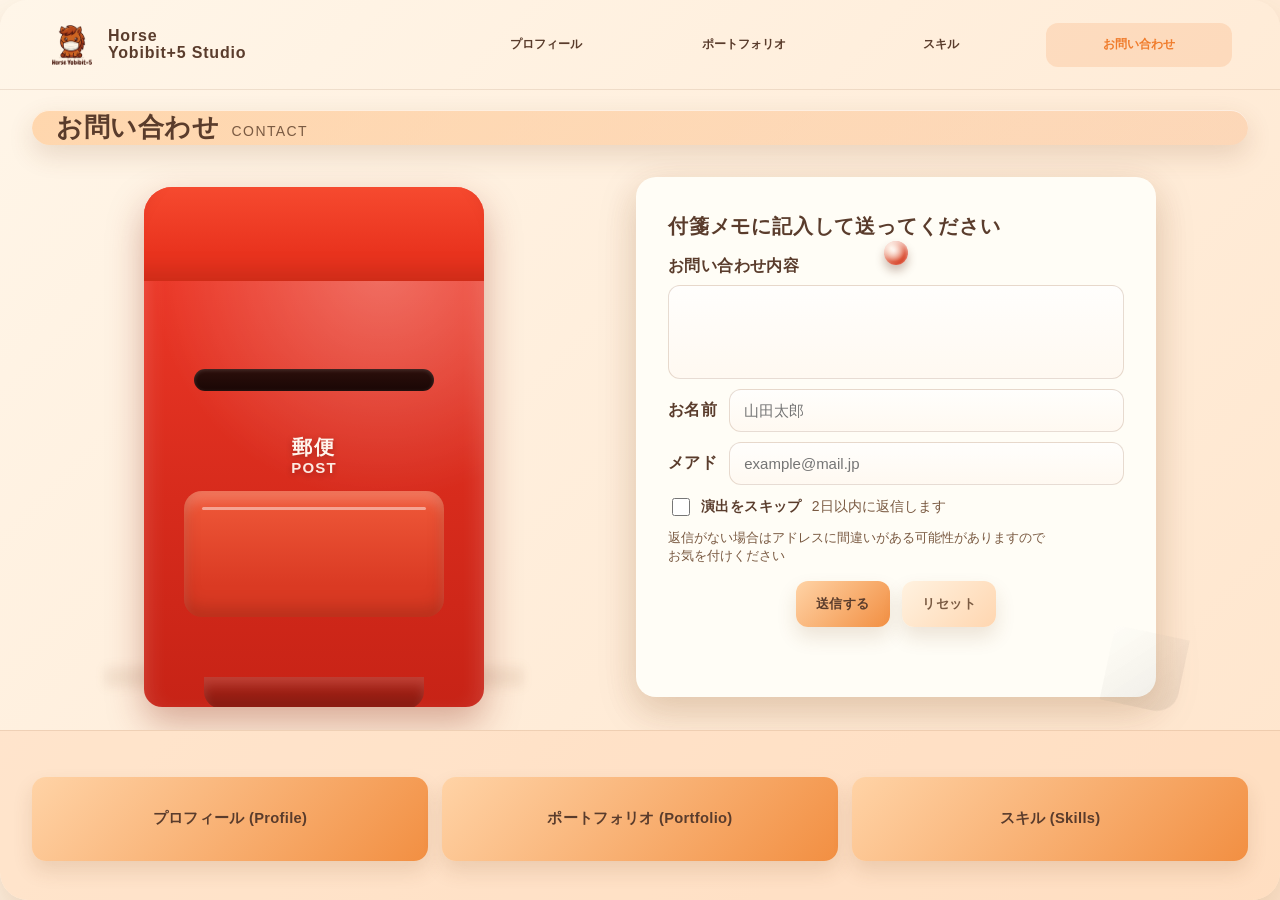
==== yh_portfolio/contact.html @ 43440e15 "フッター部分調整" ====
<!DOCTYPE html>
<html lang="ja">
<head>
  <meta charset="UTF-8" />
  <meta name="viewport" content="width=device-width, initial-scale=1.0" />
    <title>YH Portfolio Contact</title>
  <link rel="stylesheet" href="css/contact.css" />
  <link rel="stylesheet" href="css/common.css" />
</head>
<body>
  <div class="stage" aria-label="お問い合わせページ">
    <header>
      <div class="brand">
        <div class="brand-mark" aria-hidden="true">
          <img src="image/HYlogo.png" alt="" />
        </div>
        <div class="brand-text"><span>Horse</span><span>Yobibit+5 Studio</span></div>
      </div>
      <nav aria-label="ページ遷移">
        <a href="profile.html">プロフィール</a>
        <a href="portfolio.html">ポートフォリオ</a>
        <a href="skills.html">スキル</a>
        <a href="contact.html" aria-current="page">お問い合わせ</a>
      </nav>
    </header>

    <main class="main" role="main">
      <div class="title-band" aria-label="タイトル帯">
        <div class="title-main">
          <h1>お問い合わせ</h1>
          <span>CONTACT</span>
        </div>
      </div>

      <div class="scene">
        <div class="post-area" aria-hidden="true">
          <div class="post-shadow"></div>
          <div class="post">
            <div class="post-slot"></div>
            <div class="post-door"></div>
            <div class="post-logo">郵便<span>POST</span></div>
            <div class="post-leg"></div>
          </div>
        </div>

        <div class="sticky-area">
          <div class="sticky-wrapper" id="stickyWrapper">
            <div class="pin"></div>
            <form class="sticky-note" id="contactForm" aria-label="お問い合わせフォーム">
              <h2>付箋メモに記入して送ってください</h2>
              <label for="message">
                お問い合わせ内容
                <textarea id="message" name="message" rows="3" aria-describedby="messageHelp" required></textarea>
              </label>
              <label for="name" class="label-inline">
                <span>お名前</span>
                <input id="name" name="name" type="text" placeholder="山田太郎" required />
              </label>
              <label for="email" class="label-inline">
                <span>メアド</span>
                <input id="email" name="email" type="email" placeholder="example@mail.jp" required />
              </label>
              <div class="helper-row">
                <label for="skipAnimation" style="flex:0 0 auto; gap:8px; align-items:center; font-weight:600; margin:0; flex-direction:row;">
                  <input id="skipAnimation" name="skipAnimation" type="checkbox" />
                  演出をスキップ
                </label>
                <span>2日以内に返信します</span>
              </div>
              <div class="note" id="messageHelp">返信がない場合はアドレスに間違いがある可能性がありますので<br>お気を付けください</div>
              <div class="actions">
                <button type="submit" class="submit-btn">送信する</button>
                <button type="button" class="reset-btn" id="resetButton" aria-live="polite">リセット</button>
              </div>
            </form>
          </div>

          <div class="success-card" id="resultCard" role="status" aria-live="polite">
            <h3>送信しました（デモ）</h3>
            <p>お問い合わせありがとうございます。デモのため実送信は行われませんが、内容は受信した想定で処理しました。</p>
            <p>もう一度入力される場合はリセットしてください。</p>
          </div>
        </div>
      </div>
    </main>

        <footer class="bottom-bar" aria-label="ボトムバー">
      <div class="bottom-buttons">
        <a class="footer-card" href="profile.html" aria-hidden="false" tabindex="0">プロフィール (Profile)</a>
        <a class="footer-card" href="portfolio.html" aria-hidden="false" tabindex="0">ポートフォリオ (Portfolio)</a>
        <a class="footer-card" href="skills.html" aria-hidden="false" tabindex="0">スキル (Skills)</a>
        <a class="footer-card is-current" href="contact.html" aria-hidden="true" tabindex="-1">お問い合わせ (Contact)</a>
      </div>
    </footer>
  </div>

  <script>
    const form = document.getElementById('contactForm');
    const stickyWrapper = document.getElementById('stickyWrapper');
    const skipAnimation = document.getElementById('skipAnimation');
    const resultCard = document.getElementById('resultCard');
    const resetButton = document.getElementById('resetButton');
    const stickyNote = form;

    const prefersReducedMotion = window.matchMedia('(prefers-reduced-motion: reduce)').matches;

    const setDisabled = (disabled) => {
      form.querySelectorAll('input, textarea, button').forEach((el) => {
        if (el.id === 'resetButton') return;
        el.disabled = disabled;
      });
    };

    const showResult = () => {
      stickyWrapper.classList.add('is-hidden');
      resultCard.classList.add('is-visible');
    };

    const resetForm = () => {
      form.reset();
      stickyWrapper.classList.remove('is-animating', 'is-hidden');
      stickyNote.style.opacity = '';
      resultCard.classList.remove('is-visible');
      setDisabled(false);
      stickyNote.focus({ preventScroll: true });
    };

    const playAnimation = () => {
      stickyWrapper.classList.add('is-animating');
      stickyNote.addEventListener('animationend', () => {
        showResult();
      }, { once: true });
    };

    form.addEventListener('submit', (event) => {
      event.preventDefault();
      setDisabled(true);
      const shouldSkip = skipAnimation.checked || prefersReducedMotion;

      if (shouldSkip) {
        showResult();
        return;
      }

      playAnimation();
    });

    resetButton.addEventListener('click', resetForm);
  </script>
</body>
</html>
---- yh_portfolio/css/contact.css ----
.stage {
  isolation: isolate;
}

.main {
      position: relative;
      height: 100%;
      min-height: 0;
      padding: 20px 32px 18px;
      display: flex;
      flex-direction: column;
      gap: 14px;
      overflow: hidden;
    }

    .title-band {
      height: 60px;
      border-radius: 18px;
      background: linear-gradient(135deg, rgba(255, 207, 159, 0.8), rgba(240, 124, 44, 0.18));
      box-shadow: inset 0 1px 0 rgba(255, 255, 255, 0.6), 0 10px 26px rgba(120, 70, 30, 0.16);
      display: flex;
      align-items: center;
      justify-content: space-between;
      padding: 0 20px 0 24px;
      gap: 16px;
    }

    .title-main {
      display: flex;
      align-items: baseline;
      gap: 12px;
      letter-spacing: 0.6px;
    }

    .title-main h1 {
      margin: 0;
      font-size: 26px;
    }

    .title-main span {
      font-size: 14px;
      color: var(--muted-text);
      letter-spacing: 1.4px;
      text-transform: uppercase;
    }

    .title-note {
      color: var(--muted-text);
      font-weight: 600;
      font-size: 14px;
    }

    .scene {
      flex: 1;
      display: grid;
      grid-template-columns: 540px 1fr;
      gap: 26px;
      padding: 8px 6px 10px 12px;
      align-items: center;
      position: relative;
    }

    .post-area {
      display: flex;
      align-items: flex-end;
      justify-content: center;
      height: 100%;
      position: relative;
    }

    .post-shadow {
      position: absolute;
      bottom: 16px;
      left: 50%;
      width: 78%;
      height: 28px;
      background: radial-gradient(ellipse at center, rgba(120, 70, 30, 0.25), rgba(120, 70, 30, 0));
      transform: translateX(-50%);
      filter: blur(4px);
      z-index: 0;
    }

    .post {
      position: relative;
      width: 340px;
      height: 520px;
      border-radius: 28px 28px 18px 18px;
      background: linear-gradient(180deg, #f33c2b 0%, #d72b1c 60%, #c72316 100%);
      box-shadow:
        0 16px 36px rgba(140, 40, 20, 0.35),
        inset 0 12px 24px rgba(255, 255, 255, 0.18);
      display: flex;
      align-items: center;
      justify-content: center;
      overflow: hidden;
      z-index: 1;
    }

    .post::before {
      content: "";
      position: absolute;
      inset: 0;
      background: radial-gradient(circle at 70% 16%, rgba(255, 255, 255, 0.28), transparent 46%);
      mix-blend-mode: screen;
      pointer-events: none;
    }

    .post::after {
      content: "";
      position: absolute;
      top: -46px;
      left: 50%;
      width: 380px;
      height: 140px;
      transform: translateX(-50%);
      border-radius: 999px 999px 40px 40px;
      background: linear-gradient(180deg, #ff5a3b 0%, #e9331e 80%);
      box-shadow: inset 0 -12px 18px rgba(120, 20, 8, 0.24);
    }

    .post-slot {
      position: absolute;
      top: 182px;
      left: 50%;
      transform: translateX(-50%);
      width: 240px;
      height: 22px;
      background: linear-gradient(180deg, #2c0f0b 0%, #1a0705 100%);
      border-radius: 12px;
      box-shadow: inset 0 1px 4px rgba(255, 255, 255, 0.16);
    }

    .post-door {
      position: absolute;
      bottom: 90px;
      left: 50%;
      transform: translateX(-50%);
      width: 260px;
      height: 126px;
      background: linear-gradient(180deg, #f05a3a 0%, #da3a23 75%);
      border-radius: 18px;
      box-shadow:
        inset 0 -10px 16px rgba(90, 18, 8, 0.25),
        inset 0 10px 12px rgba(255, 255, 255, 0.18);
    }

    .post-door::before {
      content: "";
      position: absolute;
      top: 16px;
      left: 18px;
      right: 18px;
      height: 3px;
      background: rgba(255, 255, 255, 0.46);
      border-radius: 999px;
    }

    .post-logo {
      position: absolute;
      top: 248px;
      left: 50%;
      transform: translateX(-50%);
      text-align: center;
      color: #fff4ec;
      font-weight: 800;
      letter-spacing: 1.8px;
      text-shadow: 0 2px 6px rgba(70, 10, 0, 0.35);
      line-height: 1.2;
      font-size: 20px;
    }

    .post-logo span {
      display: block;
      font-size: 15px;
      letter-spacing: 1.2px;
      opacity: 0.95;
    }

    .post-leg {
      position: absolute;
      bottom: -2px;
      left: 50%;
      width: 220px;
      height: 32px;
      transform: translateX(-50%);
      background: linear-gradient(180deg, #b52215 0%, #8c1c12 80%);
      border-radius: 0 0 18px 18px;
      box-shadow: inset 0 8px 12px rgba(255, 255, 255, 0.14);
      z-index: 0;
    }

    .sticky-area {
      position: relative;
      height: 100%;
      display: flex;
      align-items: center;
      justify-content: flex-start;
      padding: 10px 18px 10px 6px;
      overflow: visible;
    }

    .sticky-wrapper {
      position: relative;
      width: 560px;
      height: 520px;
      display: flex;
      align-items: center;
      justify-content: center;
      perspective: 1200px;
      transform-origin: top left;
      transition: transform 0.4s ease, filter 0.4s ease;
    }

    .pin {
      position: absolute;
      top: 64px;
      left: 50%;
      transform: translateX(-50%);
      width: 24px;
      height: 24px;
      border-radius: 50%;
      background: radial-gradient(circle at 30% 30%, #ffe7d1, #d74227 70%);
      box-shadow:
        0 6px 10px rgba(90, 40, 20, 0.3),
        inset 0 2px 5px rgba(255, 255, 255, 0.7);
      z-index: 4;
    }

    .pin::after {
      content: "";
      position: absolute;
      inset: 0;
      border-radius: 50%;
      background: radial-gradient(circle at 40% 38%, rgba(255, 255, 255, 0.8), transparent 55%);
      pointer-events: none;
    }

    .sticky-note {
      position: relative;
      width: 520px;
      min-height: 420px;
      height: 520px;
      background: #fffdf6;
      border-radius: 20px;
      box-shadow: var(--shadow);
      padding: 36px 32px 26px;
      display: flex;
      flex-direction: column;
      column-gap: 14px;
      row-gap: 10px;
      filter: drop-shadow(0 10px 18px rgba(120, 70, 30, 0.12));
      transition: transform 0.3s ease, box-shadow 0.3s ease, opacity 0.25s ease;
      z-index: 2;
    }

    .sticky-note::after {
      content: "";
      position: absolute;
      bottom: 0;
      right: 0;
      width: 76px;
      height: 76px;
      background: linear-gradient(135deg, rgba(255, 255, 255, 0.05), rgba(0, 0, 0, 0.08));
      transform: translate(18px, 18px) rotate(12deg);
      transform-origin: bottom right;
      border-bottom-right-radius: 22px;
      filter: blur(0.4px);
      opacity: 0.9;
      z-index: -1;
      transition: transform 0.5s ease, opacity 0.5s ease;
    }

    .sticky-note h2 {
      margin: 0 0 6px;
      font-size: 20px;
      letter-spacing: 0.8px;
    }

    label {
      display: flex;
      flex-direction: column;
      gap: 8px;
      font-weight: 700;
      color: var(--text-main);
      letter-spacing: 0.4px;
    }

    .label-inline {
      flex-direction: row;
      align-items: center;
      gap: 12px;
    }

    .label-inline > span {
      flex: 0 0 auto;
      white-space: nowrap;
    }

    .label-inline > input {
      flex: 1 1 auto;
      min-width: 0;
    }

    textarea,
    input[type="text"],
    input[type="email"] {
      width: 100%;
      border: 1px solid rgba(120, 70, 30, 0.18);
      border-radius: 12px;
      padding: 12px 14px;
      font-size: 15px;
      font-family: inherit;
      color: var(--text-main);
      background: linear-gradient(180deg, #fffefc, #fff9f1);
      box-shadow: inset 0 1px 3px rgba(255, 255, 255, 0.6);
      transition: border 0.2s ease, box-shadow 0.2s ease;
    }

    textarea {
      min-height: 140px;
      max-height: 160px;
      resize: none;
      overflow-y: auto;
      line-height: 1.5;
    }

    .sticky-note textarea#message {
      min-height: 94px;
      height: 94px;
      max-height: 94px;
    }

    textarea:focus-visible,
    input:focus-visible {
      outline: none;
      border-color: rgba(240, 124, 44, 0.6);
      box-shadow: 0 0 0 3px rgba(240, 124, 44, 0.18);
    }

    .row {
      display: flex;
      gap: 14px;
      flex-wrap: wrap;
    }

    .helper-row {
      display: flex;
      align-items: center;
      gap: 10px;
      font-size: 14px;
      color: var(--muted-text);
      flex-wrap: wrap;
    }

    .helper-row input[type="checkbox"] {
      width: 18px;
      height: 18px;
      accent-color: var(--deep-orange);
    }

    .note {
      font-size: 13px;
      color: var(--muted-text);
      line-height: 1.4;
    }

    .actions {
      display: flex;
      gap: 12px;
      margin-top: 6px;
      align-items: center;
      flex-wrap: wrap;
      justify-content: center;
    }

    .submit-btn,
    .reset-btn {
      border: none;
      border-radius: 12px;
      padding: 14px 20px;
      font-weight: 800;
      letter-spacing: 0.6px;
      cursor: pointer;
      box-shadow: 0 10px 20px rgba(120, 70, 30, 0.14);
      transition: transform 0.2s ease, box-shadow 0.2s ease, filter 0.2s ease;
    }

    .submit-btn {
      background: linear-gradient(135deg, #ffd3a6, #f28f42);
      color: var(--text-main);
    }

    .reset-btn {
      background: linear-gradient(135deg, #fff2e0, #ffd6b0);
      color: var(--muted-text);
    }

    .submit-btn:hover,
    .submit-btn:focus-visible,
    .reset-btn:hover,
    .reset-btn:focus-visible {
      transform: translateY(-1px);
      box-shadow: 0 12px 22px rgba(120, 70, 30, 0.18);
      outline: none;
    }

    .submit-btn:active,
    .reset-btn:active {
      transform: translateY(0);
      box-shadow: 0 8px 16px rgba(120, 70, 30, 0.16);
    }

    .sticky-wrapper.is-animating .sticky-note {
      animation: foldAndFly 1.35s cubic-bezier(0.55, 0.03, 0.26, 1) forwards;
    }

    .sticky-wrapper.is-animating .sticky-note::after {
      animation: cornerFold 1.35s ease-in forwards;
    }

    .sticky-wrapper.is-hidden .sticky-note {
      opacity: 0;
      pointer-events: none;
    }

    .sticky-wrapper.is-hidden .pin {
      opacity: 0;
    }

    @keyframes cornerFold {
      0%   { transform: translate(18px, 18px) rotate(12deg) scale(1); opacity: 0.9; }
      30%  { transform: translate(-6px, 8px) rotate(-14deg) scale(0.75); opacity: 0.8; }
      65%  { transform: translate(-60px, -14px) rotate(-24deg) scale(0.48); opacity: 0.6; }
      100% { transform: translate(-90px, -36px) rotate(-34deg) scale(0.28); opacity: 0; }
    }

    @keyframes foldAndFly {
      0% {
        transform: translate(0, 0) scale(1) rotate(-2deg);
        opacity: 1;
      }
      18% {
        transform: translate(-18px, -8px) scale(0.98) rotate(-6deg);
      }
      42% {
        transform: translate(-120px, -12px) scale(0.8) rotate(-12deg) skewY(1deg);
        box-shadow: 0 14px 26px rgba(90, 40, 10, 0.2);
      }
      70% {
        transform: translate(-280px, -20px) scale(0.55) rotate(-16deg) skewY(2deg);
        opacity: 0.9;
      }
      88% {
        transform: translate(-420px, -14px) scale(0.38) rotate(-18deg);
        opacity: 0.3;
      }
      100% {
        transform: translate(-520px, -4px) scale(0.24) rotate(-18deg);
        opacity: 0;
      }
    }

    .success-card {
      position: absolute;
      right: 80px;
      top: 110px;
      width: 320px;
      min-height: 180px;
      background: #fff7ec;
      border-radius: 20px;
      box-shadow: var(--shadow);
      padding: 22px 24px 18px;
      display: flex;
      flex-direction: column;
      gap: 12px;
      opacity: 0;
      pointer-events: none;
      transform: translateY(16px);
      transition: opacity 0.4s ease, transform 0.4s ease;
      z-index: 3;
    }

    .success-card.is-visible {
      opacity: 1;
      transform: translateY(0);
      pointer-events: auto;
    }

    .success-card h3 {
      margin: 0;
      font-size: 18px;
      letter-spacing: 0.4px;
    }

    .success-card p {
      margin: 0;
      color: var(--muted-text);
      line-height: 1.6;
      font-size: 14px;
    }
@media (prefers-reduced-motion: reduce) {
      * {
        scroll-behavior: auto !important;
        animation-duration: 0ms !important;
        transition-duration: 0ms !important;
      }
      .sticky-wrapper.is-animating .sticky-note {
        animation: none;
      }
      .sticky-wrapper.is-animating .sticky-note::after {
        animation: none;
      }
    }
---- yh_portfolio/css/common.css ----
:root {
  --warm-bg: linear-gradient(135deg, #fff6e9 0%, #ffe5cc 100%);
  --deep-orange: #f07c2c;
  --soft-orange: #ffb782;
  --pale-orange: #ffe0c7;
  --text-main: #5a3c2c;
  --muted-text: #7a5a42;
  --panel-bg: #fffaf4;
  --shadow: 0 14px 38px rgba(120, 70, 30, 0.14);
}

* {
  box-sizing: border-box;
}

html,
body {
  height: 100%;
  margin: 0;
  padding: 0;
}

body {
  font-family: "Segoe UI", "Hiragino Sans", "Noto Sans JP", sans-serif;
  background: var(--warm-bg);
  color: var(--text-main);
  display: flex;
  justify-content: center;
  align-items: stretch;
  min-height: 100dvh;
  overflow: hidden;
}

.stage {
  width: min(1440px, 100vw);
  height: 100%;
  max-height: 910px;
  background: var(--warm-bg);
  border-radius: 28px;
  box-shadow: 0 18px 40px rgba(110, 60, 20, 0.16);
  display: grid;
  grid-template-rows: auto minmax(0, 1fr) auto;
  overflow: hidden;
  position: relative;
}

header {
  min-height: 90px;
  display: grid;
  grid-template-columns: 1fr 2fr;
  align-items: center;
  padding: 0 48px;
  border-bottom: 1px solid rgba(120, 70, 30, 0.12);
  column-gap: 16px;
}

nav {
  display: grid;
  grid-template-columns: repeat(4, minmax(0, 1fr));
  gap: 12px;
  width: 100%;
  justify-self: end;
}

.brand {
  font-weight: 700;
  font-size: inherit;
  letter-spacing: 0.8px;
  display: flex;
  align-items: center;
  gap: 12px;
  white-space: nowrap;
  min-width: 0;
}

.brand-mark {
  width: 48px;
  height: 48px;
  flex: 0 0 48px;
  border-radius: 12px;
  padding: 4px;
  overflow: visible;
  background: transparent;
}

.brand-mark img {
  width: 100%;
  height: 100%;
  display: block;
  object-fit: contain;
  mix-blend-mode: multiply;
}

.brand-text {
  font-size: clamp(12px, 1.25vw, 20px);
  line-height: 1.05;
  min-width: 0;
}

.brand-text span {
  display: block;
}

nav a {
  text-decoration: none;
  color: var(--text-main);
  font-weight: 600;
  margin-left: 0;
  padding: 10px 10px;
  border-radius: 12px;
  transition: background 0.3s ease, color 0.3s ease;
  white-space: nowrap;
  display: flex;
  align-items: center;
  justify-content: center;
  min-height: 44px;
  text-align: center;
  font-size: clamp(10px, 0.95vw, 15px);
}

nav a:hover,
nav a:focus-visible {
  background: rgba(240, 124, 44, 0.12);
  outline: none;
  color: var(--deep-orange);
}

nav a[aria-current="page"] {
  background: rgba(240, 124, 44, 0.16);
  color: var(--deep-orange);
}

.bottom-bar {
  height: 170px;
  flex: 0 0 auto;
  display: flex;
  align-items: center;
  justify-content: center;
  padding-top: 6px;
  background: rgba(255, 214, 179, 0.45);
  border-top: 1px solid rgba(120, 70, 30, 0.12);
}

.bottom-buttons {
  width: 100%;
  padding: 0 32px;
  display: grid;
  grid-template-columns: repeat(3, minmax(0, 1fr));
  gap: 14px;
}

.footer-card {
  min-height: 84px;
  display: flex;
  align-items: center;
  justify-content: center;
  text-align: center;
  padding: 12px 14px;
  border-radius: 14px;
  text-decoration: none;
  font-weight: 800;
  font-size: clamp(13px, 1.15vw, 17px);
  line-height: 1.3;
  letter-spacing: 0.3px;
  white-space: normal;
  overflow-wrap: anywhere;
  color: var(--text-main);
  background: linear-gradient(135deg, #ffd3a6, #f28f42);
  box-shadow: 0 10px 20px rgba(120, 70, 30, 0.14);
  transition: transform 0.2s ease, box-shadow 0.2s ease;
}

.footer-card:hover,
.footer-card:focus-visible {
  transform: translateY(-1px);
  box-shadow: 0 12px 22px rgba(120, 70, 30, 0.18);
  outline: none;
}

.footer-card:active {
  transform: translateY(0);
  box-shadow: 0 8px 16px rgba(120, 70, 30, 0.16);
}

.footer-card.is-current {
  display: none;
  pointer-events: none;
}

.nav-button {
  display: block;
  width: 100%;
  background: linear-gradient(135deg, #ffd3a6, #f28f42);
  color: var(--text-main);
  text-align: center;
  padding: 18px 14px;
  border-radius: 14px;
  text-decoration: none;
  font-weight: 700;
  letter-spacing: 0.6px;
  box-shadow: 0 10px 20px rgba(120, 70, 30, 0.14);
  transition: transform 0.2s ease, box-shadow 0.2s ease;
}

.nav-button:hover,
.nav-button:focus-visible {
  transform: translateY(-1px);
  box-shadow: 0 12px 22px rgba(120, 70, 30, 0.18);
  outline: none;
}

.nav-button:active {
  transform: translateY(0);
  box-shadow: 0 8px 16px rgba(120, 70, 30, 0.16);
}
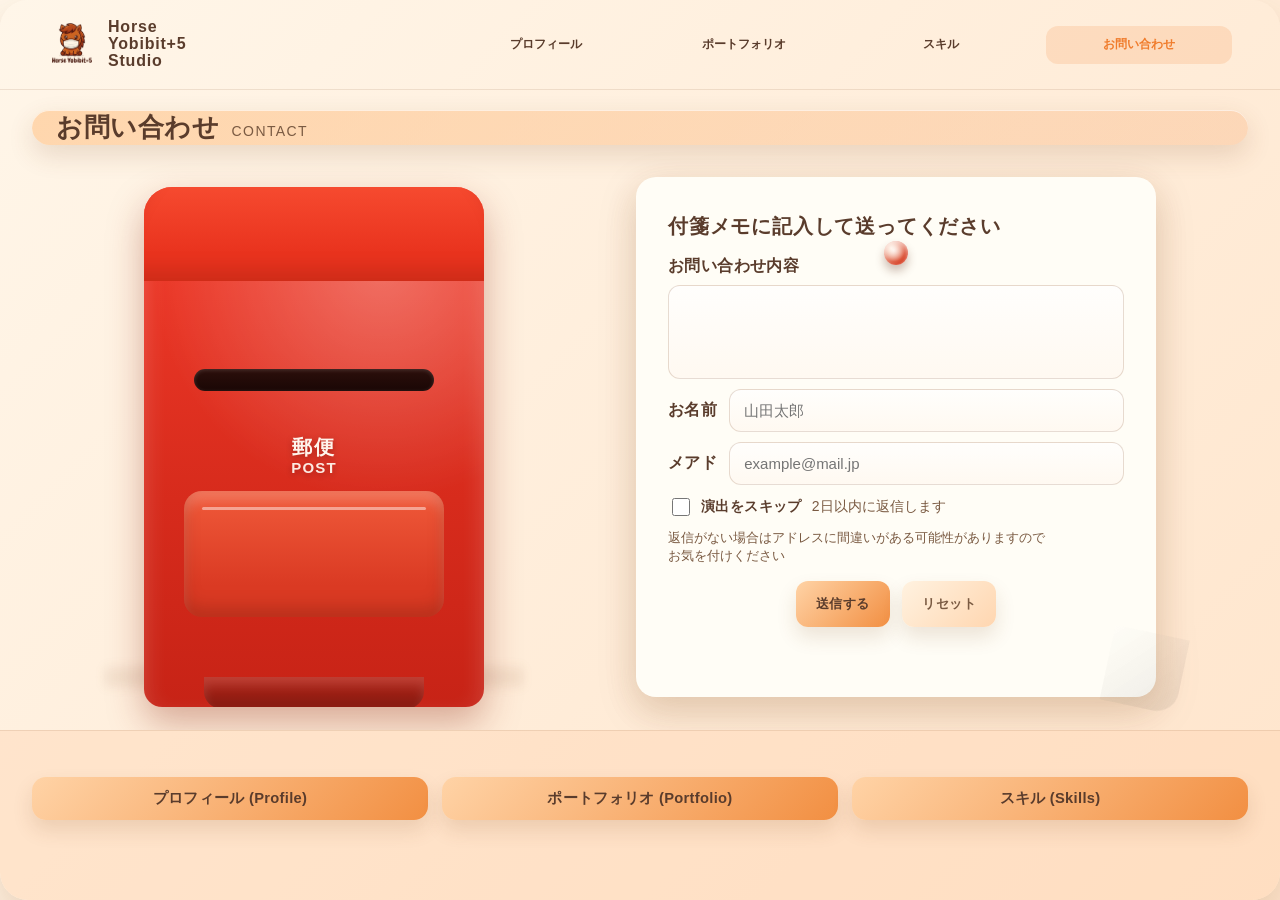
==== commit 1cf36510: "ヘッダー部分文言を統一" ====
--- a/yh_portfolio/contact.html
+++ b/yh_portfolio/contact.html
@@ -4,8 +4,8 @@
   <meta charset="UTF-8" />
   <meta name="viewport" content="width=device-width, initial-scale=1.0" />
     <title>YH Portfolio Contact</title>
+  <link rel="stylesheet" href="css/common.css" />
   <link rel="stylesheet" href="css/contact.css" />
-  <link rel="stylesheet" href="css/common.css" />
 </head>
 <body>
   <div class="stage" aria-label="お問い合わせページ">
@@ -14,7 +14,7 @@
         <div class="brand-mark" aria-hidden="true">
           <img src="image/HYlogo.png" alt="" />
         </div>
-        <div class="brand-text"><span>Horse</span><span>Yobibit+5 Studio</span></div>
+        <div class="brand-text"><span>Horse</span><span>Yobibit+5</span><span>Studio</span></div>
       </div>
       <nav aria-label="ページ遷移">
         <a href="profile.html">プロフィール</a>
@@ -24,7 +24,7 @@
       </nav>
     </header>
 
-    <main class="main" role="main">
+    <div class="main" role="main">
       <div class="title-band" aria-label="タイトル帯">
         <div class="title-main">
           <h1>お問い合わせ</h1>
@@ -82,7 +82,7 @@
           </div>
         </div>
       </div>
-    </main>
+    </div>
 
         <footer class="bottom-bar" aria-label="ボトムバー">
       <div class="bottom-buttons">
--- a/yh_portfolio/css/common.css
+++ b/yh_portfolio/css/common.css
@@ -60,6 +60,8 @@
   gap: 12px;
   width: 100%;
   justify-self: end;
+  align-items: center;
+  align-content: center;
 }
 
 .brand {
@@ -67,7 +69,6 @@
   font-size: inherit;
   letter-spacing: 0.8px;
   display: flex;
-  align-items: center;
   gap: 12px;
   white-space: nowrap;
   min-width: 0;
@@ -106,14 +107,16 @@
   color: var(--text-main);
   font-weight: 600;
   margin-left: 0;
-  padding: 10px 10px;
+  padding: 8px 10px;
   border-radius: 12px;
   transition: background 0.3s ease, color 0.3s ease;
   white-space: nowrap;
   display: flex;
   align-items: center;
   justify-content: center;
-  min-height: 44px;
+  align-self: center;
+  height: auto;
+  min-height: 38px;
   text-align: center;
   font-size: clamp(10px, 0.95vw, 15px);
 }
@@ -131,12 +134,14 @@
 }
 
 .bottom-bar {
-  height: 170px;
+  height: auto; min-height: 170px;
   flex: 0 0 auto;
   display: flex;
-  align-items: center;
-  justify-content: center;
-  padding-top: 6px;
+  flex-direction: column;
+  align-items: stretch;
+  justify-content: center;
+  gap: 8px;
+  padding: 6px 0 max( 40px, env(safe-area-inset-bottom));
   background: rgba(255, 214, 179, 0.45);
   border-top: 1px solid rgba(120, 70, 30, 0.12);
 }
@@ -145,12 +150,12 @@
   width: 100%;
   padding: 0 32px;
   display: grid;
-  grid-template-columns: repeat(3, minmax(0, 1fr));
+  grid-template-columns: 1fr;
   gap: 14px;
 }
 
 .footer-card {
-  min-height: 84px;
+  min-height: 24px;
   display: flex;
   align-items: center;
   justify-content: center;
@@ -187,6 +192,14 @@
   pointer-events: none;
 }
 
+.copyright {
+  margin: 0;
+  text-align: center;
+  font-size: 12px;
+  color: var(--muted-text);
+  letter-spacing: 0.2px;
+}
+
 .nav-button {
   display: block;
   width: 100%;
@@ -213,3 +226,47 @@
   transform: translateY(0);
   box-shadow: 0 8px 16px rgba(120, 70, 30, 0.16);
 }
+
+@media (max-width: 767px) {
+  header {
+    min-height: 84px;
+    grid-template-columns: minmax(0, 1fr) minmax(0, 2fr);
+    padding: 8px 10px;
+    column-gap: 8px;
+    row-gap: 0;
+  }
+
+  .brand {
+    justify-self: start;
+    gap: 8px;
+  }
+
+  .brand-mark {
+    width: 38px;
+    height: 38px;
+    flex: 0 0 38px;
+  }
+
+  .brand-text {
+    font-size: 11px;
+    line-height: 1.05;
+  }
+
+  nav {
+    grid-template-columns: repeat(2, minmax(0, 1fr));
+    gap: 8px;
+    align-self: center;
+  }
+
+  nav a {
+    min-height: 38px;
+    padding: 8px 6px;
+    font-size: 12px;
+  }
+}
+
+@media (min-width: 768px) {
+  .bottom-buttons {
+    grid-template-columns: repeat(3, minmax(0, 1fr));
+  }
+}
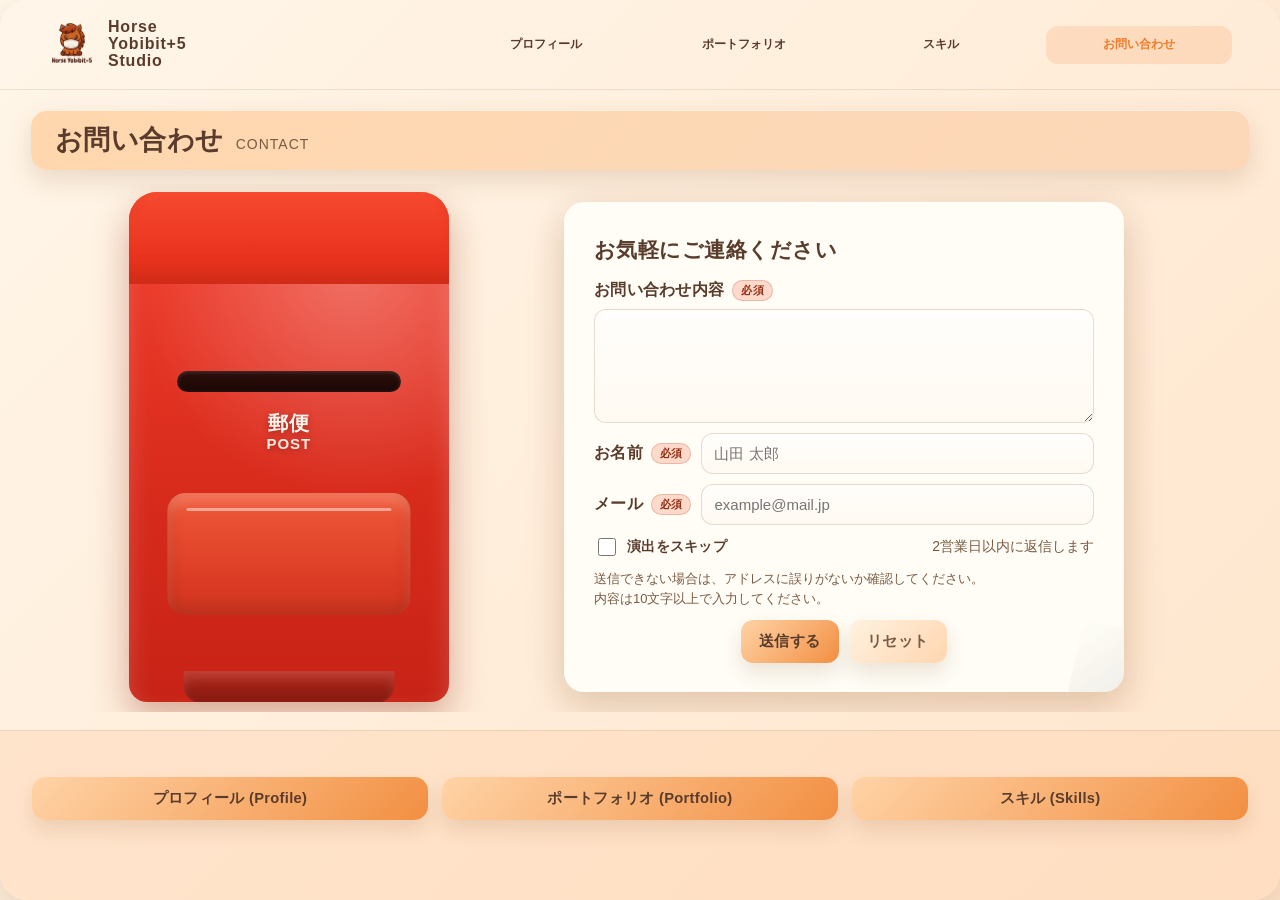
==== commit 71f1b91e: "お問い合わせページのレスポンシブ対応" ====
--- a/yh_portfolio/contact.html
+++ b/yh_portfolio/contact.html
@@ -3,7 +3,7 @@
 <head>
   <meta charset="UTF-8" />
   <meta name="viewport" content="width=device-width, initial-scale=1.0" />
-    <title>YH Portfolio Contact</title>
+  <title>YH Portfolio Contact</title>
   <link rel="stylesheet" href="css/common.css" />
   <link rel="stylesheet" href="css/contact.css" />
 </head>
@@ -45,29 +45,39 @@
 
         <div class="sticky-area">
           <div class="sticky-wrapper" id="stickyWrapper">
-            <div class="pin"></div>
-            <form class="sticky-note" id="contactForm" aria-label="お問い合わせフォーム">
-              <h2>付箋メモに記入して送ってください</h2>
+            <form class="sticky-note" id="contactForm" aria-label="お問い合わせフォーム" novalidate>
+              <h2>お気軽にご連絡ください</h2>
+
               <label for="message">
-                お問い合わせ内容
-                <textarea id="message" name="message" rows="3" aria-describedby="messageHelp" required></textarea>
+                <span class="label-title">お問い合わせ内容 <span class="required-chip">必須</span></span>
+                <textarea id="message" name="message" rows="4" aria-describedby="messageHelp formError" minlength="10" maxlength="1200" required></textarea>
               </label>
+
               <label for="name" class="label-inline">
-                <span>お名前</span>
-                <input id="name" name="name" type="text" placeholder="山田太郎" required />
+                <span class="label-title">お名前 <span class="required-chip">必須</span></span>
+                <input id="name" name="name" type="text" placeholder="山田 太郎" minlength="2" maxlength="40" autocomplete="name" required />
               </label>
+
               <label for="email" class="label-inline">
-                <span>メアド</span>
-                <input id="email" name="email" type="email" placeholder="example@mail.jp" required />
+                <span class="label-title">メール <span class="required-chip">必須</span></span>
+                <input id="email" name="email" type="email" placeholder="example@mail.jp" maxlength="254" autocomplete="email" required />
               </label>
+
               <div class="helper-row">
-                <label for="skipAnimation" style="flex:0 0 auto; gap:8px; align-items:center; font-weight:600; margin:0; flex-direction:row;">
+                <label for="skipAnimation" class="skip-label">
                   <input id="skipAnimation" name="skipAnimation" type="checkbox" />
                   演出をスキップ
                 </label>
-                <span>2日以内に返信します</span>
+                <span>2営業日以内に返信します</span>
               </div>
-              <div class="note" id="messageHelp">返信がない場合はアドレスに間違いがある可能性がありますので<br>お気を付けください</div>
+
+              <div class="note" id="messageHelp">
+                送信できない場合は、アドレスに誤りがないか確認してください。<br />
+                内容は10文字以上で入力してください。
+              </div>
+
+              <div class="field-error" id="formError" role="alert" aria-live="polite"></div>
+
               <div class="actions">
                 <button type="submit" class="submit-btn">送信する</button>
                 <button type="button" class="reset-btn" id="resetButton" aria-live="polite">リセット</button>
@@ -76,15 +86,18 @@
           </div>
 
           <div class="success-card" id="resultCard" role="status" aria-live="polite">
-            <h3>送信しました（デモ）</h3>
-            <p>お問い合わせありがとうございます。デモのため実送信は行われませんが、内容は受信した想定で処理しました。</p>
-            <p>もう一度入力される場合はリセットしてください。</p>
+            <h3>送信しました</h3>
+            <p>お問い合わせありがとうございます。内容を確認し、順次返信します。</p>
+            <p>再入力する場合は下のボタンからフォームを表示してください。</p>
+            <div class="success-actions">
+              <button type="button" class="success-reset-btn" id="resultResetButton">フォームに戻る</button>
+            </div>
           </div>
         </div>
       </div>
     </div>
 
-        <footer class="bottom-bar" aria-label="ボトムバー">
+    <footer class="bottom-bar" aria-label="ボトムバー">
       <div class="bottom-buttons">
         <a class="footer-card" href="profile.html" aria-hidden="false" tabindex="0">プロフィール (Profile)</a>
         <a class="footer-card" href="portfolio.html" aria-hidden="false" tabindex="0">ポートフォリオ (Portfolio)</a>
@@ -100,15 +113,66 @@
     const skipAnimation = document.getElementById('skipAnimation');
     const resultCard = document.getElementById('resultCard');
     const resetButton = document.getElementById('resetButton');
+    const resultResetButton = document.getElementById('resultResetButton');
+    const formError = document.getElementById('formError');
+    const messageInput = document.getElementById('message');
+    const nameInput = document.getElementById('name');
+    const emailInput = document.getElementById('email');
     const stickyNote = form;
 
     const prefersReducedMotion = window.matchMedia('(prefers-reduced-motion: reduce)').matches;
+
+    const clearError = () => {
+      formError.textContent = '';
+      formError.classList.remove('is-visible');
+    };
+
+    const showError = (text) => {
+      formError.textContent = text;
+      formError.classList.add('is-visible');
+    };
 
     const setDisabled = (disabled) => {
       form.querySelectorAll('input, textarea, button').forEach((el) => {
         if (el.id === 'resetButton') return;
         el.disabled = disabled;
       });
+      resultResetButton.disabled = false;
+    };
+
+    const validateForm = () => {
+      clearError();
+
+      const messageValue = messageInput.value.trim();
+      const nameValue = nameInput.value.trim();
+      const emailValue = emailInput.value.trim();
+
+      messageInput.setCustomValidity('');
+      nameInput.setCustomValidity('');
+      emailInput.setCustomValidity('');
+
+      if (messageValue.length < 10) {
+        messageInput.setCustomValidity('お問い合わせ内容は10文字以上で入力してください。');
+      }
+
+      if (nameValue.length < 2) {
+        nameInput.setCustomValidity('お名前は2文字以上で入力してください。');
+      }
+
+      if (emailValue.length === 0) {
+        emailInput.setCustomValidity('メールアドレスを入力してください。');
+      }
+
+      if (!form.checkValidity()) {
+        showError('入力内容を確認してください。必須項目と形式が未入力または不正です。');
+        form.reportValidity();
+        return false;
+      }
+
+      messageInput.value = messageValue;
+      nameInput.value = nameValue;
+      emailInput.value = emailValue;
+      return true;
     };
 
     const showResult = () => {
@@ -118,22 +182,35 @@
 
     const resetForm = () => {
       form.reset();
+      clearError();
+      messageInput.setCustomValidity('');
+      nameInput.setCustomValidity('');
+      emailInput.setCustomValidity('');
       stickyWrapper.classList.remove('is-animating', 'is-hidden');
       stickyNote.style.opacity = '';
       resultCard.classList.remove('is-visible');
       setDisabled(false);
-      stickyNote.focus({ preventScroll: true });
+      messageInput.focus({ preventScroll: true });
     };
 
     const playAnimation = () => {
       stickyWrapper.classList.add('is-animating');
-      stickyNote.addEventListener('animationend', () => {
-        showResult();
-      }, { once: true });
+      stickyNote.addEventListener(
+        'animationend',
+        () => {
+          showResult();
+        },
+        { once: true }
+      );
     };
 
     form.addEventListener('submit', (event) => {
       event.preventDefault();
+
+      if (!validateForm()) {
+        return;
+      }
+
       setDisabled(true);
       const shouldSkip = skipAnimation.checked || prefersReducedMotion;
 
@@ -146,6 +223,7 @@
     });
 
     resetButton.addEventListener('click', resetForm);
+    resultResetButton.addEventListener('click', resetForm);
   </script>
 </body>
-</html>
+</html>
--- a/yh_portfolio/css/contact.css
+++ b/yh_portfolio/css/contact.css
@@ -3,511 +3,697 @@
 }
 
 .main {
-      position: relative;
-      height: 100%;
-      min-height: 0;
-      padding: 20px 32px 18px;
-      display: flex;
-      flex-direction: column;
-      gap: 14px;
-      overflow: hidden;
-    }
-
-    .title-band {
-      height: 60px;
-      border-radius: 18px;
-      background: linear-gradient(135deg, rgba(255, 207, 159, 0.8), rgba(240, 124, 44, 0.18));
-      box-shadow: inset 0 1px 0 rgba(255, 255, 255, 0.6), 0 10px 26px rgba(120, 70, 30, 0.16);
-      display: flex;
-      align-items: center;
-      justify-content: space-between;
-      padding: 0 20px 0 24px;
-      gap: 16px;
-    }
-
-    .title-main {
-      display: flex;
-      align-items: baseline;
-      gap: 12px;
-      letter-spacing: 0.6px;
-    }
-
-    .title-main h1 {
-      margin: 0;
-      font-size: 26px;
-    }
-
-    .title-main span {
-      font-size: 14px;
-      color: var(--muted-text);
-      letter-spacing: 1.4px;
-      text-transform: uppercase;
-    }
-
-    .title-note {
-      color: var(--muted-text);
-      font-weight: 600;
-      font-size: 14px;
-    }
-
-    .scene {
-      flex: 1;
-      display: grid;
-      grid-template-columns: 540px 1fr;
-      gap: 26px;
-      padding: 8px 6px 10px 12px;
-      align-items: center;
-      position: relative;
-    }
-
-    .post-area {
-      display: flex;
-      align-items: flex-end;
-      justify-content: center;
-      height: 100%;
-      position: relative;
-    }
-
-    .post-shadow {
-      position: absolute;
-      bottom: 16px;
-      left: 50%;
-      width: 78%;
-      height: 28px;
-      background: radial-gradient(ellipse at center, rgba(120, 70, 30, 0.25), rgba(120, 70, 30, 0));
-      transform: translateX(-50%);
-      filter: blur(4px);
-      z-index: 0;
-    }
-
-    .post {
-      position: relative;
-      width: 340px;
-      height: 520px;
-      border-radius: 28px 28px 18px 18px;
-      background: linear-gradient(180deg, #f33c2b 0%, #d72b1c 60%, #c72316 100%);
-      box-shadow:
-        0 16px 36px rgba(140, 40, 20, 0.35),
-        inset 0 12px 24px rgba(255, 255, 255, 0.18);
-      display: flex;
-      align-items: center;
-      justify-content: center;
-      overflow: hidden;
-      z-index: 1;
-    }
-
-    .post::before {
-      content: "";
-      position: absolute;
-      inset: 0;
-      background: radial-gradient(circle at 70% 16%, rgba(255, 255, 255, 0.28), transparent 46%);
-      mix-blend-mode: screen;
-      pointer-events: none;
-    }
-
-    .post::after {
-      content: "";
-      position: absolute;
-      top: -46px;
-      left: 50%;
-      width: 380px;
-      height: 140px;
-      transform: translateX(-50%);
-      border-radius: 999px 999px 40px 40px;
-      background: linear-gradient(180deg, #ff5a3b 0%, #e9331e 80%);
-      box-shadow: inset 0 -12px 18px rgba(120, 20, 8, 0.24);
-    }
-
-    .post-slot {
-      position: absolute;
-      top: 182px;
-      left: 50%;
-      transform: translateX(-50%);
-      width: 240px;
-      height: 22px;
-      background: linear-gradient(180deg, #2c0f0b 0%, #1a0705 100%);
-      border-radius: 12px;
-      box-shadow: inset 0 1px 4px rgba(255, 255, 255, 0.16);
-    }
-
-    .post-door {
-      position: absolute;
-      bottom: 90px;
-      left: 50%;
-      transform: translateX(-50%);
-      width: 260px;
-      height: 126px;
-      background: linear-gradient(180deg, #f05a3a 0%, #da3a23 75%);
-      border-radius: 18px;
-      box-shadow:
-        inset 0 -10px 16px rgba(90, 18, 8, 0.25),
-        inset 0 10px 12px rgba(255, 255, 255, 0.18);
-    }
-
-    .post-door::before {
-      content: "";
-      position: absolute;
-      top: 16px;
-      left: 18px;
-      right: 18px;
-      height: 3px;
-      background: rgba(255, 255, 255, 0.46);
-      border-radius: 999px;
-    }
-
-    .post-logo {
-      position: absolute;
-      top: 248px;
-      left: 50%;
-      transform: translateX(-50%);
-      text-align: center;
-      color: #fff4ec;
-      font-weight: 800;
-      letter-spacing: 1.8px;
-      text-shadow: 0 2px 6px rgba(70, 10, 0, 0.35);
-      line-height: 1.2;
-      font-size: 20px;
-    }
-
-    .post-logo span {
-      display: block;
-      font-size: 15px;
-      letter-spacing: 1.2px;
-      opacity: 0.95;
-    }
-
-    .post-leg {
-      position: absolute;
-      bottom: -2px;
-      left: 50%;
-      width: 220px;
-      height: 32px;
-      transform: translateX(-50%);
-      background: linear-gradient(180deg, #b52215 0%, #8c1c12 80%);
-      border-radius: 0 0 18px 18px;
-      box-shadow: inset 0 8px 12px rgba(255, 255, 255, 0.14);
-      z-index: 0;
-    }
-
-    .sticky-area {
-      position: relative;
-      height: 100%;
-      display: flex;
-      align-items: center;
-      justify-content: flex-start;
-      padding: 10px 18px 10px 6px;
-      overflow: visible;
-    }
-
-    .sticky-wrapper {
-      position: relative;
-      width: 560px;
-      height: 520px;
-      display: flex;
-      align-items: center;
-      justify-content: center;
-      perspective: 1200px;
-      transform-origin: top left;
-      transition: transform 0.4s ease, filter 0.4s ease;
-    }
-
-    .pin {
-      position: absolute;
-      top: 64px;
-      left: 50%;
-      transform: translateX(-50%);
-      width: 24px;
-      height: 24px;
-      border-radius: 50%;
-      background: radial-gradient(circle at 30% 30%, #ffe7d1, #d74227 70%);
-      box-shadow:
-        0 6px 10px rgba(90, 40, 20, 0.3),
-        inset 0 2px 5px rgba(255, 255, 255, 0.7);
-      z-index: 4;
-    }
-
-    .pin::after {
-      content: "";
-      position: absolute;
-      inset: 0;
-      border-radius: 50%;
-      background: radial-gradient(circle at 40% 38%, rgba(255, 255, 255, 0.8), transparent 55%);
-      pointer-events: none;
-    }
-
-    .sticky-note {
-      position: relative;
-      width: 520px;
-      min-height: 420px;
-      height: 520px;
-      background: #fffdf6;
-      border-radius: 20px;
-      box-shadow: var(--shadow);
-      padding: 36px 32px 26px;
-      display: flex;
-      flex-direction: column;
-      column-gap: 14px;
-      row-gap: 10px;
-      filter: drop-shadow(0 10px 18px rgba(120, 70, 30, 0.12));
-      transition: transform 0.3s ease, box-shadow 0.3s ease, opacity 0.25s ease;
-      z-index: 2;
-    }
-
-    .sticky-note::after {
-      content: "";
-      position: absolute;
-      bottom: 0;
-      right: 0;
-      width: 76px;
-      height: 76px;
-      background: linear-gradient(135deg, rgba(255, 255, 255, 0.05), rgba(0, 0, 0, 0.08));
-      transform: translate(18px, 18px) rotate(12deg);
-      transform-origin: bottom right;
-      border-bottom-right-radius: 22px;
-      filter: blur(0.4px);
-      opacity: 0.9;
-      z-index: -1;
-      transition: transform 0.5s ease, opacity 0.5s ease;
-    }
-
-    .sticky-note h2 {
-      margin: 0 0 6px;
-      font-size: 20px;
-      letter-spacing: 0.8px;
-    }
-
-    label {
-      display: flex;
-      flex-direction: column;
-      gap: 8px;
-      font-weight: 700;
-      color: var(--text-main);
-      letter-spacing: 0.4px;
-    }
-
-    .label-inline {
-      flex-direction: row;
-      align-items: center;
-      gap: 12px;
-    }
-
-    .label-inline > span {
-      flex: 0 0 auto;
-      white-space: nowrap;
-    }
-
-    .label-inline > input {
-      flex: 1 1 auto;
-      min-width: 0;
-    }
-
-    textarea,
-    input[type="text"],
-    input[type="email"] {
-      width: 100%;
-      border: 1px solid rgba(120, 70, 30, 0.18);
-      border-radius: 12px;
-      padding: 12px 14px;
-      font-size: 15px;
-      font-family: inherit;
-      color: var(--text-main);
-      background: linear-gradient(180deg, #fffefc, #fff9f1);
-      box-shadow: inset 0 1px 3px rgba(255, 255, 255, 0.6);
-      transition: border 0.2s ease, box-shadow 0.2s ease;
-    }
-
-    textarea {
-      min-height: 140px;
-      max-height: 160px;
-      resize: none;
-      overflow-y: auto;
-      line-height: 1.5;
-    }
-
-    .sticky-note textarea#message {
-      min-height: 94px;
-      height: 94px;
-      max-height: 94px;
-    }
-
-    textarea:focus-visible,
-    input:focus-visible {
-      outline: none;
-      border-color: rgba(240, 124, 44, 0.6);
-      box-shadow: 0 0 0 3px rgba(240, 124, 44, 0.18);
-    }
-
-    .row {
-      display: flex;
-      gap: 14px;
-      flex-wrap: wrap;
-    }
-
-    .helper-row {
-      display: flex;
-      align-items: center;
-      gap: 10px;
-      font-size: 14px;
-      color: var(--muted-text);
-      flex-wrap: wrap;
-    }
-
-    .helper-row input[type="checkbox"] {
-      width: 18px;
-      height: 18px;
-      accent-color: var(--deep-orange);
-    }
-
-    .note {
-      font-size: 13px;
-      color: var(--muted-text);
-      line-height: 1.4;
-    }
-
-    .actions {
-      display: flex;
-      gap: 12px;
-      margin-top: 6px;
-      align-items: center;
-      flex-wrap: wrap;
-      justify-content: center;
-    }
-
-    .submit-btn,
-    .reset-btn {
-      border: none;
-      border-radius: 12px;
-      padding: 14px 20px;
-      font-weight: 800;
-      letter-spacing: 0.6px;
-      cursor: pointer;
-      box-shadow: 0 10px 20px rgba(120, 70, 30, 0.14);
-      transition: transform 0.2s ease, box-shadow 0.2s ease, filter 0.2s ease;
-    }
-
-    .submit-btn {
-      background: linear-gradient(135deg, #ffd3a6, #f28f42);
-      color: var(--text-main);
-    }
-
-    .reset-btn {
-      background: linear-gradient(135deg, #fff2e0, #ffd6b0);
-      color: var(--muted-text);
-    }
-
-    .submit-btn:hover,
-    .submit-btn:focus-visible,
-    .reset-btn:hover,
-    .reset-btn:focus-visible {
-      transform: translateY(-1px);
-      box-shadow: 0 12px 22px rgba(120, 70, 30, 0.18);
-      outline: none;
-    }
-
-    .submit-btn:active,
-    .reset-btn:active {
-      transform: translateY(0);
-      box-shadow: 0 8px 16px rgba(120, 70, 30, 0.16);
-    }
-
-    .sticky-wrapper.is-animating .sticky-note {
-      animation: foldAndFly 1.35s cubic-bezier(0.55, 0.03, 0.26, 1) forwards;
-    }
-
-    .sticky-wrapper.is-animating .sticky-note::after {
-      animation: cornerFold 1.35s ease-in forwards;
-    }
-
-    .sticky-wrapper.is-hidden .sticky-note {
-      opacity: 0;
-      pointer-events: none;
-    }
-
-    .sticky-wrapper.is-hidden .pin {
-      opacity: 0;
-    }
-
-    @keyframes cornerFold {
-      0%   { transform: translate(18px, 18px) rotate(12deg) scale(1); opacity: 0.9; }
-      30%  { transform: translate(-6px, 8px) rotate(-14deg) scale(0.75); opacity: 0.8; }
-      65%  { transform: translate(-60px, -14px) rotate(-24deg) scale(0.48); opacity: 0.6; }
-      100% { transform: translate(-90px, -36px) rotate(-34deg) scale(0.28); opacity: 0; }
-    }
-
-    @keyframes foldAndFly {
-      0% {
-        transform: translate(0, 0) scale(1) rotate(-2deg);
-        opacity: 1;
-      }
-      18% {
-        transform: translate(-18px, -8px) scale(0.98) rotate(-6deg);
-      }
-      42% {
-        transform: translate(-120px, -12px) scale(0.8) rotate(-12deg) skewY(1deg);
-        box-shadow: 0 14px 26px rgba(90, 40, 10, 0.2);
-      }
-      70% {
-        transform: translate(-280px, -20px) scale(0.55) rotate(-16deg) skewY(2deg);
-        opacity: 0.9;
-      }
-      88% {
-        transform: translate(-420px, -14px) scale(0.38) rotate(-18deg);
-        opacity: 0.3;
-      }
-      100% {
-        transform: translate(-520px, -4px) scale(0.24) rotate(-18deg);
-        opacity: 0;
-      }
-    }
-
-    .success-card {
-      position: absolute;
-      right: 80px;
-      top: 110px;
-      width: 320px;
-      min-height: 180px;
-      background: #fff7ec;
-      border-radius: 20px;
-      box-shadow: var(--shadow);
-      padding: 22px 24px 18px;
-      display: flex;
-      flex-direction: column;
-      gap: 12px;
-      opacity: 0;
-      pointer-events: none;
-      transform: translateY(16px);
-      transition: opacity 0.4s ease, transform 0.4s ease;
-      z-index: 3;
-    }
-
-    .success-card.is-visible {
-      opacity: 1;
-      transform: translateY(0);
-      pointer-events: auto;
-    }
-
-    .success-card h3 {
-      margin: 0;
-      font-size: 18px;
-      letter-spacing: 0.4px;
-    }
-
-    .success-card p {
-      margin: 0;
-      color: var(--muted-text);
-      line-height: 1.6;
-      font-size: 14px;
-    }
+  position: relative;
+  height: 100%;
+  min-height: 0;
+  padding: 10px 10px 8px;
+  display: flex;
+  flex-direction: column;
+  gap: 10px;
+  overflow: hidden;
+}
+
+.title-band {
+  min-height: 52px;
+  border-radius: 16px;
+  background: linear-gradient(135deg, rgba(255, 207, 159, 0.8), rgba(240, 124, 44, 0.18));
+  box-shadow: inset 0 1px 0 rgba(255, 255, 255, 0.6), 0 10px 26px rgba(120, 70, 30, 0.16);
+  display: flex;
+  align-items: center;
+  justify-content: space-between;
+  padding: 0 14px;
+  gap: 12px;
+}
+
+.title-main {
+  display: flex;
+  align-items: baseline;
+  gap: 8px;
+  letter-spacing: 0.5px;
+}
+
+.title-main h1 {
+  margin: 0;
+  font-size: clamp(20px, 5.5vw, 26px);
+}
+
+.title-main span {
+  font-size: clamp(11px, 2.8vw, 14px);
+  color: var(--muted-text);
+  letter-spacing: 1px;
+  text-transform: uppercase;
+}
+
+.scene {
+  flex: 1;
+  min-height: 0;
+  position: relative;
+  overflow: hidden;
+  border-radius: 18px;
+  padding: 8px;
+}
+
+.post-area {
+  position: absolute;
+  inset: 8px;
+  display: flex;
+  align-items: center;
+  justify-content: center;
+  pointer-events: none;
+  z-index: 1;
+}
+
+.post-shadow {
+  position: absolute;
+  bottom: clamp(18px, 6vw, 40px);
+  left: 50%;
+  width: min(78%, 320px);
+  height: 24px;
+  background: radial-gradient(ellipse at center, rgba(120, 70, 30, 0.25), rgba(120, 70, 30, 0));
+  transform: translateX(-50%);
+  filter: blur(4px);
+  z-index: 0;
+}
+
+.post {
+  position: relative;
+  width: clamp(180px, 52vw, 320px);
+  height: clamp(280px, 58vh, 500px);
+  border-radius: 28px 28px 18px 18px;
+  background: linear-gradient(180deg, #f33c2b 0%, #d72b1c 60%, #c72316 100%);
+  box-shadow:
+    0 16px 36px rgba(140, 40, 20, 0.35),
+    inset 0 12px 24px rgba(255, 255, 255, 0.18);
+  display: flex;
+  align-items: center;
+  justify-content: center;
+  overflow: hidden;
+  z-index: 1;
+  opacity: 0.95;
+  transform: translateY(3%) scale(0.95);
+}
+
+.post::before {
+  content: "";
+  position: absolute;
+  inset: 0;
+  background: radial-gradient(circle at 70% 16%, rgba(255, 255, 255, 0.28), transparent 46%);
+  mix-blend-mode: screen;
+  pointer-events: none;
+}
+
+.post::after {
+  content: "";
+  position: absolute;
+  top: -9%;
+  left: 50%;
+  width: 112%;
+  height: 27%;
+  transform: translateX(-50%);
+  border-radius: 999px 999px 40px 40px;
+  background: linear-gradient(180deg, #ff5a3b 0%, #e9331e 80%);
+  box-shadow: inset 0 -12px 18px rgba(120, 20, 8, 0.24);
+}
+
+.post-slot {
+  position: absolute;
+  top: 35%;
+  left: 50%;
+  transform: translateX(-50%);
+  width: 70%;
+  height: 4.2%;
+  min-height: 12px;
+  max-height: 22px;
+  background: linear-gradient(180deg, #2c0f0b 0%, #1a0705 100%);
+  border-radius: 999px;
+  box-shadow: inset 0 1px 4px rgba(255, 255, 255, 0.16);
+}
+
+.post-door {
+  position: absolute;
+  bottom: 17%;
+  left: 50%;
+  transform: translateX(-50%);
+  width: 76%;
+  height: 24%;
+  background: linear-gradient(180deg, #f05a3a 0%, #da3a23 75%);
+  border-radius: 18px;
+  box-shadow:
+    inset 0 -10px 16px rgba(90, 18, 8, 0.25),
+    inset 0 10px 12px rgba(255, 255, 255, 0.18);
+}
+
+.post-door::before {
+  content: "";
+  position: absolute;
+  top: 12%;
+  left: 8%;
+  right: 8%;
+  height: 3px;
+  background: rgba(255, 255, 255, 0.46);
+  border-radius: 999px;
+}
+
+.post-logo {
+  position: absolute;
+  top: 47%;
+  left: 50%;
+  transform: translate(-50%, -50%);
+  text-align: center;
+  color: #fff4ec;
+  font-weight: 800;
+  letter-spacing: 1.2px;
+  text-shadow: 0 2px 6px rgba(70, 10, 0, 0.35);
+  line-height: 1.2;
+  font-size: clamp(13px, 3.8vw, 20px);
+}
+
+.post-logo span {
+  display: block;
+  font-size: clamp(10px, 2.8vw, 15px);
+  letter-spacing: 1px;
+  opacity: 0.95;
+}
+
+.post-leg {
+  position: absolute;
+  bottom: -1px;
+  left: 50%;
+  width: 66%;
+  height: 6.2%;
+  transform: translateX(-50%);
+  background: linear-gradient(180deg, #b52215 0%, #8c1c12 80%);
+  border-radius: 0 0 18px 18px;
+  box-shadow: inset 0 8px 12px rgba(255, 255, 255, 0.14);
+  z-index: 0;
+}
+
+.sticky-area {
+  position: relative;
+  height: 100%;
+  display: flex;
+  align-items: center;
+  justify-content: center;
+  padding: 6px;
+  z-index: 2;
+}
+
+.sticky-wrapper {
+  position: relative;
+  width: min(94%, 620px);
+  height: 100%;
+  max-height: 100%;
+  display: flex;
+  align-items: center;
+  justify-content: center;
+  perspective: 1200px;
+  transform-origin: center center;
+  transition: transform 0.4s ease, filter 0.4s ease;
+  --fly-x: 0px;
+  --fly-y: 190px;
+  --fly-rot: -8deg;
+}
+
+.pin {
+  position: absolute;
+  top: clamp(20px, 4vw, 34px);
+  left: 50%;
+  transform: translateX(-50%);
+  width: clamp(18px, 3vw, 24px);
+  height: clamp(18px, 3vw, 24px);
+  border-radius: 50%;
+  background: radial-gradient(circle at 30% 30%, #ffe7d1, #d74227 70%);
+  box-shadow:
+    0 6px 10px rgba(90, 40, 20, 0.3),
+    inset 0 2px 5px rgba(255, 255, 255, 0.7);
+  z-index: 4;
+}
+
+.pin::after {
+  content: "";
+  position: absolute;
+  inset: 0;
+  border-radius: 50%;
+  background: radial-gradient(circle at 40% 38%, rgba(255, 255, 255, 0.8), transparent 55%);
+  pointer-events: none;
+}
+
+.sticky-note {
+  position: relative;
+  width: 100%;
+  max-width: 560px;
+  height: min(100%, 78vh);
+  min-height: min(320px, 100%);
+  max-height: min(100%, 78vh);
+  background: #fffdf6;
+  border-radius: 20px;
+  box-shadow: var(--shadow);
+  padding: clamp(22px, 5vw, 34px) clamp(14px, 4.2vw, 32px) clamp(16px, 4vw, 26px);
+  display: flex;
+  flex-direction: column;
+  gap: 10px;
+  overflow-x: hidden;
+  overflow-y: auto;
+  filter: drop-shadow(0 10px 18px rgba(120, 70, 30, 0.12));
+  transition: transform 0.3s ease, box-shadow 0.3s ease, opacity 0.25s ease;
+  z-index: 2;
+}
+
+.sticky-note::after {
+  content: "";
+  position: absolute;
+  bottom: 0;
+  right: 0;
+  width: 76px;
+  height: 76px;
+  background: linear-gradient(135deg, rgba(255, 255, 255, 0.05), rgba(0, 0, 0, 0.08));
+  transform: translate(18px, 18px) rotate(12deg);
+  transform-origin: bottom right;
+  border-bottom-right-radius: 22px;
+  filter: blur(0.4px);
+  opacity: 0.9;
+  z-index: -1;
+  transition: transform 0.5s ease, opacity 0.5s ease;
+}
+
+.sticky-note h2 {
+  margin: 0 0 6px;
+  font-size: clamp(17px, 4.2vw, 21px);
+  letter-spacing: 0.5px;
+}
+
+label {
+  display: flex;
+  flex-direction: column;
+  gap: 8px;
+  font-weight: 700;
+  color: var(--text-main);
+  letter-spacing: 0.3px;
+}
+
+.label-title {
+  display: inline-flex;
+  align-items: center;
+  gap: 8px;
+}
+
+.required-chip {
+  display: inline-flex;
+  align-items: center;
+  justify-content: center;
+  padding: 2px 8px;
+  border-radius: 999px;
+  font-size: 11px;
+  line-height: 1.3;
+  font-weight: 800;
+  color: #8f2d14;
+  background: #ffd9c9;
+  border: 1px solid rgba(143, 45, 20, 0.2);
+}
+
+.label-inline {
+  flex-direction: row;
+  align-items: center;
+  gap: 10px;
+}
+
+.label-inline > .label-title {
+  flex: 0 0 auto;
+  min-width: 0;
+}
+
+.label-inline > input {
+  flex: 1 1 auto;
+  min-width: 0;
+}
+
+textarea,
+input[type="text"],
+input[type="email"] {
+  width: 100%;
+  border: 1px solid rgba(120, 70, 30, 0.18);
+  border-radius: 12px;
+  padding: 11px 12px;
+  font-size: clamp(13px, 2.8vw, 15px);
+  font-family: inherit;
+  color: var(--text-main);
+  background: linear-gradient(180deg, #fffefc, #fff9f1);
+  box-shadow: inset 0 1px 3px rgba(255, 255, 255, 0.6);
+  transition: border 0.2s ease, box-shadow 0.2s ease;
+}
+
+textarea {
+  min-height: 112px;
+  resize: vertical;
+  overflow-y: auto;
+  line-height: 1.5;
+}
+
+textarea:focus-visible,
+input:focus-visible {
+  outline: none;
+  border-color: rgba(240, 124, 44, 0.6);
+  box-shadow: 0 0 0 3px rgba(240, 124, 44, 0.18);
+}
+
+.helper-row {
+  display: flex;
+  align-items: center;
+  justify-content: space-between;
+  gap: 10px;
+  font-size: clamp(12px, 2.4vw, 14px);
+  color: var(--muted-text);
+  flex-wrap: wrap;
+}
+
+.skip-label {
+  display: inline-flex;
+  align-items: center;
+  flex-direction: row;
+  gap: 8px;
+  margin: 0;
+  font-weight: 600;
+}
+
+.helper-row input[type="checkbox"] {
+  width: 18px;
+  height: 18px;
+  accent-color: var(--deep-orange);
+}
+
+.note {
+  font-size: clamp(11.5px, 2.4vw, 13px);
+  color: var(--muted-text);
+  line-height: 1.5;
+  overflow-wrap: anywhere;
+}
+
+.helper-row > span {
+  overflow-wrap: anywhere;
+}
+
+.field-error {
+  display: none;
+  padding: 8px 10px;
+  border-radius: 10px;
+  font-size: 12px;
+  font-weight: 700;
+  color: #922a14;
+  background: rgba(255, 211, 198, 0.8);
+  border: 1px solid rgba(146, 42, 20, 0.24);
+}
+
+.field-error.is-visible {
+  display: block;
+}
+
+.actions {
+  display: flex;
+  gap: 10px;
+  margin-top: 2px;
+  align-items: center;
+  flex-wrap: wrap;
+  justify-content: center;
+}
+
+.submit-btn,
+.reset-btn,
+.success-reset-btn {
+  border: none;
+  border-radius: 12px;
+  padding: 12px 18px;
+  font-weight: 800;
+  letter-spacing: 0.5px;
+  cursor: pointer;
+  box-shadow: 0 10px 20px rgba(120, 70, 30, 0.14);
+  transition: transform 0.2s ease, box-shadow 0.2s ease, filter 0.2s ease;
+  font-size: clamp(12px, 2.8vw, 15px);
+}
+
+.submit-btn {
+  background: linear-gradient(135deg, #ffd3a6, #f28f42);
+  color: var(--text-main);
+}
+
+.reset-btn,
+.success-reset-btn {
+  background: linear-gradient(135deg, #fff2e0, #ffd6b0);
+  color: var(--muted-text);
+}
+
+.submit-btn:hover,
+.submit-btn:focus-visible,
+.reset-btn:hover,
+.reset-btn:focus-visible,
+.success-reset-btn:hover,
+.success-reset-btn:focus-visible {
+  transform: translateY(-1px);
+  box-shadow: 0 12px 22px rgba(120, 70, 30, 0.18);
+  outline: none;
+}
+
+.submit-btn:active,
+.reset-btn:active,
+.success-reset-btn:active {
+  transform: translateY(0);
+  box-shadow: 0 8px 16px rgba(120, 70, 30, 0.16);
+}
+
+.sticky-wrapper.is-animating .sticky-note {
+  animation: foldAndFly 1.3s cubic-bezier(0.55, 0.03, 0.26, 1) forwards;
+}
+
+.sticky-wrapper.is-animating .sticky-note::after {
+  animation: cornerFold 1.3s ease-in forwards;
+}
+
+.sticky-wrapper.is-hidden .sticky-note {
+  opacity: 0;
+  pointer-events: none;
+}
+
+.sticky-wrapper.is-hidden .pin {
+  opacity: 0;
+}
+
+@keyframes cornerFold {
+  0% {
+    transform: translate(18px, 18px) rotate(12deg) scale(1);
+    opacity: 0.9;
+  }
+  30% {
+    transform: translate(8px, 8px) rotate(-10deg) scale(0.8);
+    opacity: 0.8;
+  }
+  65% {
+    transform: translate(-22px, -8px) rotate(-20deg) scale(0.52);
+    opacity: 0.6;
+  }
+  100% {
+    transform: translate(-36px, -24px) rotate(-30deg) scale(0.3);
+    opacity: 0;
+  }
+}
+
+@keyframes foldAndFly {
+  0% {
+    transform: translate(0, 0) scale(1) rotate(-2deg);
+    opacity: 1;
+  }
+  28% {
+    transform: translate(calc(var(--fly-x) * 0.2), calc(var(--fly-y) * 0.2)) scale(0.9) rotate(-6deg);
+  }
+  68% {
+    transform: translate(calc(var(--fly-x) * 0.72), calc(var(--fly-y) * 0.72)) scale(0.54) rotate(-12deg);
+    opacity: 0.9;
+  }
+  100% {
+    transform: translate(var(--fly-x), var(--fly-y)) scale(0.24) rotate(var(--fly-rot));
+    opacity: 0;
+  }
+}
+
+.success-card {
+  position: absolute;
+  left: 50%;
+  top: 50%;
+  width: min(92%, 420px);
+  min-height: 190px;
+  background: #fff7ec;
+  border-radius: 20px;
+  box-shadow: var(--shadow);
+  padding: 18px 18px 16px;
+  display: flex;
+  flex-direction: column;
+  gap: 12px;
+  opacity: 0;
+  pointer-events: none;
+  transform: translate(-50%, -44%);
+  transition: opacity 0.35s ease, transform 0.35s ease;
+  z-index: 5;
+}
+
+.success-card.is-visible {
+  opacity: 1;
+  transform: translate(-50%, -50%);
+  pointer-events: auto;
+}
+
+.success-card h3 {
+  margin: 0;
+  font-size: clamp(17px, 4.4vw, 20px);
+  letter-spacing: 0.3px;
+}
+
+.success-card p {
+  margin: 0;
+  color: var(--muted-text);
+  line-height: 1.55;
+  font-size: clamp(12px, 2.8vw, 14px);
+}
+
+.success-actions {
+  display: flex;
+  justify-content: flex-end;
+  margin-top: 2px;
+}
+
+@media (min-width: 768px) and (max-width: 1023px) {
+  .main {
+    padding: 14px 16px 10px;
+    gap: 12px;
+  }
+
+  .title-band {
+    min-height: 58px;
+    padding: 0 18px;
+  }
+
+  .scene {
+    padding: 12px;
+  }
+
+  .post-area {
+    justify-content: flex-start;
+    padding-left: 4%;
+  }
+
+  .post {
+    width: clamp(250px, 40vw, 320px);
+    height: clamp(390px, 62vh, 510px);
+    transform: translateX(-14%) translateY(2%) scale(0.96);
+  }
+
+  .sticky-wrapper {
+    width: min(82%, 640px);
+    --fly-x: -180px;
+    --fly-y: 140px;
+    --fly-rot: -14deg;
+  }
+
+  .sticky-note {
+    height: min(100%, 76vh);
+    min-height: min(380px, 100%);
+    max-height: min(100%, 76vh);
+  }
+
+  .success-card {
+    width: min(70%, 470px);
+  }
+}
+
+@media (min-width: 1024px) {
+  .main {
+    padding: 20px clamp(18px, 2.4vw, 32px) 18px;
+    gap: 14px;
+  }
+
+  .title-band {
+    min-height: 60px;
+    padding: 0 20px 0 24px;
+  }
+
+  .title-main {
+    gap: 12px;
+  }
+
+  .title-main h1 {
+    font-size: clamp(24px, 2.1vw, 30px);
+  }
+
+  .scene {
+    display: grid;
+    grid-template-columns: minmax(300px, 41%) minmax(0, 1fr);
+    gap: clamp(14px, 1.8vw, 26px);
+    padding: 8px 6px 10px 12px;
+    align-items: center;
+  }
+
+  .post-area {
+    position: relative;
+    inset: auto;
+    justify-content: center;
+    align-items: flex-end;
+    height: 100%;
+    padding-left: 0;
+  }
+
+  .post {
+    width: min(100%, clamp(270px, 25vw, 340px));
+    height: min(100%, clamp(430px, 72vh, 520px));
+    opacity: 1;
+    transform: none;
+  }
+
+  .sticky-area {
+    justify-content: flex-start;
+    padding: 10px 18px 10px 6px;
+  }
+
+  .sticky-wrapper {
+    width: min(100%, clamp(460px, 47vw, 560px));
+    height: min(100%, clamp(430px, 72vh, 520px));
+    --fly-x: -520px;
+    --fly-y: -4px;
+    --fly-rot: -18deg;
+  }
+
+  .pin {
+    top: clamp(38px, 4vw, 64px);
+  }
+
+  .sticky-note {
+    min-height: min(420px, 100%);
+    height: 100%;
+    max-height: none;
+    padding: 34px 30px 24px;
+  }
+
+  .success-card {
+    left: auto;
+    top: 110px;
+    right: clamp(14px, 4.8vw, 80px);
+    width: min(34vw, 360px);
+    transform: translateY(16px);
+  }
+
+  .success-card.is-visible {
+    transform: translateY(0);
+  }
+}
+
 @media (prefers-reduced-motion: reduce) {
-      * {
-        scroll-behavior: auto !important;
-        animation-duration: 0ms !important;
-        transition-duration: 0ms !important;
-      }
-      .sticky-wrapper.is-animating .sticky-note {
-        animation: none;
-      }
-      .sticky-wrapper.is-animating .sticky-note::after {
-        animation: none;
-      }
-    }
+  * {
+    scroll-behavior: auto !important;
+    animation-duration: 0ms !important;
+    transition-duration: 0ms !important;
+  }
+
+  .sticky-wrapper.is-animating .sticky-note {
+    animation: none;
+  }
+
+  .sticky-wrapper.is-animating .sticky-note::after {
+    animation: none;
+  }
+}
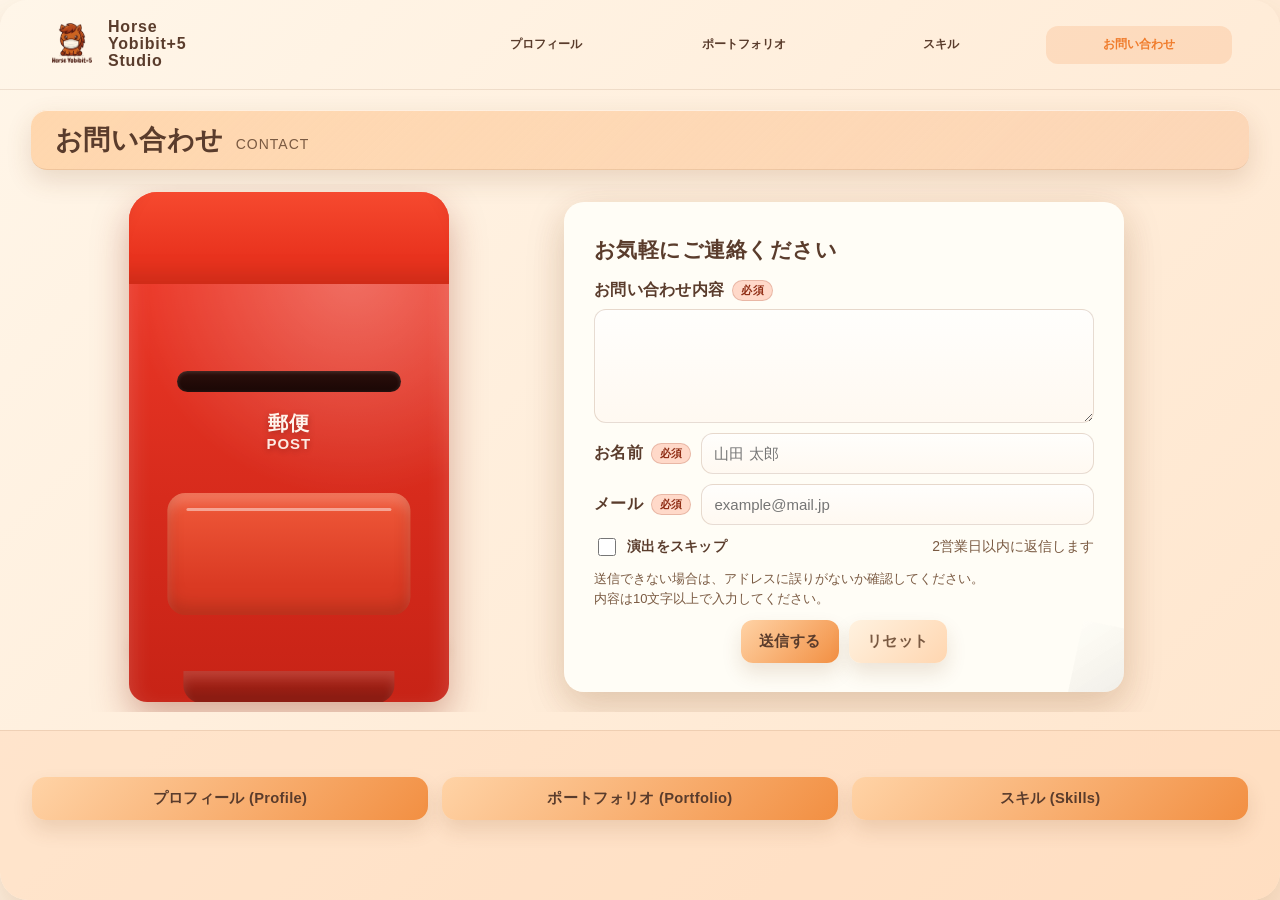
==== commit 9db6cd78: "セマンティック化" ====
--- a/yh_portfolio/contact.html
+++ b/yh_portfolio/contact.html
@@ -1,4 +1,4 @@
-<!DOCTYPE html>
+﻿<!DOCTYPE html>
 <html lang="ja">
 <head>
   <meta charset="UTF-8" />
@@ -8,15 +8,15 @@
   <link rel="stylesheet" href="css/contact.css" />
 </head>
 <body>
-  <div class="stage" aria-label="お問い合わせページ">
-    <header>
-      <div class="brand">
-        <div class="brand-mark" aria-hidden="true">
+  <article class="stage site site--contact" aria-label="お問い合わせページ">
+    <header class="site__header">
+      <div class="brand site__brand">
+        <div class="brand-mark site__brand-mark" aria-hidden="true">
           <img src="image/HYlogo.png" alt="" />
         </div>
-        <div class="brand-text"><span>Horse</span><span>Yobibit+5</span><span>Studio</span></div>
+        <div class="brand-text site__brand-text"><span>Horse</span><span>Yobibit+5</span><span>Studio</span></div>
       </div>
-      <nav aria-label="ページ遷移">
+      <nav class="site__nav" aria-label="ページ遷移">
         <a href="profile.html">プロフィール</a>
         <a href="portfolio.html">ポートフォリオ</a>
         <a href="skills.html">スキル</a>
@@ -24,16 +24,16 @@
       </nav>
     </header>
 
-    <div class="main" role="main">
-      <div class="title-band" aria-label="タイトル帯">
+    <main class="main contact-page__main" role="main">
+      <header class="title-band" aria-label="タイトル帯">
         <div class="title-main">
           <h1>お問い合わせ</h1>
           <span>CONTACT</span>
         </div>
-      </div>
-
-      <div class="scene">
-        <div class="post-area" aria-hidden="true">
+      </header>
+
+      <section class="scene">
+        <aside class="post-area" aria-hidden="true">
           <div class="post-shadow"></div>
           <div class="post">
             <div class="post-slot"></div>
@@ -41,9 +41,9 @@
             <div class="post-logo">郵便<span>POST</span></div>
             <div class="post-leg"></div>
           </div>
-        </div>
-
-        <div class="sticky-area">
+        </aside>
+
+        <section class="sticky-area">
           <div class="sticky-wrapper" id="stickyWrapper">
             <form class="sticky-note" id="contactForm" aria-label="お問い合わせフォーム" novalidate>
               <h2>お気軽にご連絡ください</h2>
@@ -93,19 +93,19 @@
               <button type="button" class="success-reset-btn" id="resultResetButton">フォームに戻る</button>
             </div>
           </div>
-        </div>
-      </div>
-    </div>
-
-    <footer class="bottom-bar" aria-label="ボトムバー">
-      <div class="bottom-buttons">
-        <a class="footer-card" href="profile.html" aria-hidden="false" tabindex="0">プロフィール (Profile)</a>
-        <a class="footer-card" href="portfolio.html" aria-hidden="false" tabindex="0">ポートフォリオ (Portfolio)</a>
-        <a class="footer-card" href="skills.html" aria-hidden="false" tabindex="0">スキル (Skills)</a>
-        <a class="footer-card is-current" href="contact.html" aria-hidden="true" tabindex="-1">お問い合わせ (Contact)</a>
-      </div>
+        </section>
+      </section>
+    </main>
+
+    <footer class="bottom-bar site__footer" aria-label="ボトムバー">
+      <nav class="bottom-buttons site__footer-nav" aria-label="Footer Navigation">
+        <a class="footer-card site__footer-card" href="profile.html" aria-hidden="false" tabindex="0">プロフィール (Profile)</a>
+        <a class="footer-card site__footer-card" href="portfolio.html" aria-hidden="false" tabindex="0">ポートフォリオ (Portfolio)</a>
+        <a class="footer-card site__footer-card" href="skills.html" aria-hidden="false" tabindex="0">スキル (Skills)</a>
+        <a class="footer-card site__footer-card is-current" href="contact.html" aria-hidden="true" tabindex="-1">お問い合わせ (Contact)</a>
+      </nav>
     </footer>
-  </div>
+  </article>
 
   <script>
     const form = document.getElementById('contactForm');
@@ -226,4 +226,4 @@
     resultResetButton.addEventListener('click', resetForm);
   </script>
 </body>
-</html>+</html>
--- a/yh_portfolio/css/common.css
+++ b/yh_portfolio/css/common.css
@@ -1,4 +1,4 @@
-:root {
+﻿:root {
   --warm-bg: linear-gradient(135deg, #fff6e9 0%, #ffe5cc 100%);
   --deep-orange: #f07c2c;
   --soft-orange: #ffb782;
@@ -7,6 +7,11 @@
   --muted-text: #7a5a42;
   --panel-bg: #fffaf4;
   --shadow: 0 14px 38px rgba(120, 70, 30, 0.14);
+  --btn-grad-primary: linear-gradient(135deg, #ffd3a6, #f28f42);
+  --btn-grad-secondary: linear-gradient(135deg, #fff2e0, #ffd6b0);
+  --btn-shadow-rest: 0 10px 20px rgba(120, 70, 30, 0.14);
+  --btn-shadow-hover: 0 12px 22px rgba(120, 70, 30, 0.18);
+  --btn-shadow-active: 0 8px 16px rgba(120, 70, 30, 0.16);
 }
 
 * {
@@ -29,9 +34,15 @@
   align-items: stretch;
   min-height: 100dvh;
   overflow: hidden;
-}
-
-.stage {
+  overscroll-behavior-x: none;
+}
+
+html {
+  overscroll-behavior-x: none;
+}
+
+.stage,
+.site {
   width: min(1440px, 100vw);
   height: 100%;
   max-height: 910px;
@@ -44,7 +55,8 @@
   position: relative;
 }
 
-header {
+header,
+.site__header {
   min-height: 90px;
   display: grid;
   grid-template-columns: 1fr 2fr;
@@ -54,7 +66,8 @@
   column-gap: 16px;
 }
 
-nav {
+nav,
+.site__nav {
   display: grid;
   grid-template-columns: repeat(4, minmax(0, 1fr));
   gap: 12px;
@@ -64,7 +77,8 @@
   align-content: center;
 }
 
-.brand {
+.brand,
+.site__brand {
   font-weight: 700;
   font-size: inherit;
   letter-spacing: 0.8px;
@@ -74,7 +88,8 @@
   min-width: 0;
 }
 
-.brand-mark {
+.brand-mark,
+.site__brand-mark {
   width: 48px;
   height: 48px;
   flex: 0 0 48px;
@@ -84,7 +99,8 @@
   background: transparent;
 }
 
-.brand-mark img {
+.brand-mark img,
+.site__brand-mark img {
   width: 100%;
   height: 100%;
   display: block;
@@ -92,17 +108,20 @@
   mix-blend-mode: multiply;
 }
 
-.brand-text {
+.brand-text,
+.site__brand-text {
   font-size: clamp(12px, 1.25vw, 20px);
   line-height: 1.05;
   min-width: 0;
 }
 
-.brand-text span {
+.brand-text span,
+.site__brand-text span {
   display: block;
 }
 
-nav a {
+nav a,
+.site__nav a {
   text-decoration: none;
   color: var(--text-main);
   font-weight: 600;
@@ -122,18 +141,21 @@
 }
 
 nav a:hover,
+.site__nav a:hover,
 nav a:focus-visible {
   background: rgba(240, 124, 44, 0.12);
   outline: none;
   color: var(--deep-orange);
 }
 
-nav a[aria-current="page"] {
+nav a[aria-current="page"],
+.site__nav a[aria-current="page"] {
   background: rgba(240, 124, 44, 0.16);
   color: var(--deep-orange);
 }
 
-.bottom-bar {
+.bottom-bar,
+.site__footer {
   height: auto; min-height: 170px;
   flex: 0 0 auto;
   display: flex;
@@ -146,7 +168,8 @@
   border-top: 1px solid rgba(120, 70, 30, 0.12);
 }
 
-.bottom-buttons {
+.bottom-buttons,
+.site__footer-nav {
   width: 100%;
   padding: 0 32px;
   display: grid;
@@ -154,7 +177,8 @@
   gap: 14px;
 }
 
-.footer-card {
+.footer-card,
+.site__footer-card {
   min-height: 24px;
   display: flex;
   align-items: center;
@@ -170,24 +194,27 @@
   white-space: normal;
   overflow-wrap: anywhere;
   color: var(--text-main);
-  background: linear-gradient(135deg, #ffd3a6, #f28f42);
-  box-shadow: 0 10px 20px rgba(120, 70, 30, 0.14);
+  background: var(--btn-grad-primary);
+  box-shadow: var(--btn-shadow-rest);
   transition: transform 0.2s ease, box-shadow 0.2s ease;
 }
 
 .footer-card:hover,
+.site__footer-card:hover,
 .footer-card:focus-visible {
   transform: translateY(-1px);
-  box-shadow: 0 12px 22px rgba(120, 70, 30, 0.18);
+  box-shadow: var(--btn-shadow-hover);
   outline: none;
 }
 
-.footer-card:active {
+.footer-card:active,
+.site__footer-card:active {
   transform: translateY(0);
-  box-shadow: 0 8px 16px rgba(120, 70, 30, 0.16);
-}
-
-.footer-card.is-current {
+  box-shadow: var(--btn-shadow-active);
+}
+
+.footer-card.is-current,
+.site__footer-card.is-current {
   display: none;
   pointer-events: none;
 }
@@ -203,7 +230,7 @@
 .nav-button {
   display: block;
   width: 100%;
-  background: linear-gradient(135deg, #ffd3a6, #f28f42);
+  background: var(--btn-grad-primary);
   color: var(--text-main);
   text-align: center;
   padding: 18px 14px;
@@ -211,24 +238,140 @@
   text-decoration: none;
   font-weight: 700;
   letter-spacing: 0.6px;
-  box-shadow: 0 10px 20px rgba(120, 70, 30, 0.14);
+  box-shadow: var(--btn-shadow-rest);
   transition: transform 0.2s ease, box-shadow 0.2s ease;
 }
 
 .nav-button:hover,
 .nav-button:focus-visible {
   transform: translateY(-1px);
-  box-shadow: 0 12px 22px rgba(120, 70, 30, 0.18);
+  box-shadow: var(--btn-shadow-hover);
   outline: none;
 }
 
 .nav-button:active {
   transform: translateY(0);
-  box-shadow: 0 8px 16px rgba(120, 70, 30, 0.16);
-}
-
+  box-shadow: var(--btn-shadow-active);
+}
+
+.page-nav {
+  border: none;
+  cursor: pointer;
+  border-radius: 999px;
+  padding: 8px 14px;
+  background: var(--btn-grad-primary);
+  color: rgba(65, 30, 12, 0.95);
+  font-weight: 800;
+  font-size: clamp(11px, 0.8vw, 13px);
+  box-shadow: var(--btn-shadow-rest);
+  transition: transform 160ms ease, box-shadow 160ms ease, filter 160ms ease;
+}
+
+.page-nav:hover:not(:disabled),
+.page-nav:focus-visible:not(:disabled) {
+  transform: translateY(-1px);
+  box-shadow: var(--btn-shadow-hover);
+  filter: brightness(1.02);
+  outline: none;
+}
+
+.page-nav:disabled {
+  opacity: 0.45;
+  cursor: not-allowed;
+  box-shadow: none;
+}
+
+.chips {
+  display: flex;
+  flex-wrap: wrap;
+  gap: 8px;
+  align-items: center;
+}
+
+.chip {
+  display: inline-flex;
+  align-items: center;
+  gap: 6px;
+  padding: 6px 10px;
+  border-radius: 999px;
+  font-size: 12px;
+  font-weight: 800;
+  color: rgba(65, 30, 12, 0.86);
+  background: rgba(255, 246, 238, 0.95);
+  border: 1px solid rgba(120, 70, 30, 0.12);
+  box-shadow: 0 8px 14px rgba(120, 70, 30, 0.10);
+}
+
+.content-panel ul {
+  margin: 6px 0 0;
+  padding-left: 18px;
+  color: var(--muted-text);
+  line-height: 1.6;
+}
+
+.content-panel p {
+  margin: 6px 0 0;
+  color: var(--muted-text);
+  line-height: 1.5;
+}
+
+.close-btn:hover,
+.close-btn:focus-visible {
+  transform: translateY(-1px);
+  box-shadow: 0 12px 24px rgba(240, 124, 44, 0.32);
+  outline: none;
+}
+
+.close-btn:active {
+  transform: translateY(0);
+  box-shadow: 0 8px 18px rgba(240, 124, 44, 0.22);
+}
+
+.main-background-dim {
+  position: absolute;
+  inset: 0;
+  background: rgba(90, 52, 30, 0.1);
+  opacity: 0;
+  pointer-events: none;
+  transition: opacity 0.3s ease;
+  z-index: 4;
+}
+
+.main-background-dim.visible {
+  opacity: 1;
+  pointer-events: auto;
+}
+
+@media (prefers-reduced-motion: reduce) {
+  * {
+    scroll-behavior: auto !important;
+    animation-duration: 0ms !important;
+    transition-duration: 0ms !important;
+  }
+}
+
+/* Breakpoint policy:
+   mobile: <= 767px (default target)
+   tablet: 768px - 1023px
+   desktop: >= 1024px
+*/
 @media (max-width: 767px) {
-  header {
+  .chips {
+    gap: 6px;
+  }
+
+  .chip {
+    padding: 4px 8px;
+    font-size: 10.5px;
+  }
+
+  .page-nav {
+    padding: 6px 11px;
+    font-size: 11px;
+  }
+
+  header,
+  .site__header {
     min-height: 84px;
     grid-template-columns: minmax(0, 1fr) minmax(0, 2fr);
     padding: 8px 10px;
@@ -236,29 +379,34 @@
     row-gap: 0;
   }
 
-  .brand {
+  .brand,
+  .site__brand {
     justify-self: start;
     gap: 8px;
   }
 
-  .brand-mark {
+  .brand-mark,
+  .site__brand-mark {
     width: 38px;
     height: 38px;
     flex: 0 0 38px;
   }
 
-  .brand-text {
+  .brand-text,
+  .site__brand-text {
     font-size: 11px;
     line-height: 1.05;
   }
 
-  nav {
+  nav,
+  .site__nav {
     grid-template-columns: repeat(2, minmax(0, 1fr));
     gap: 8px;
     align-self: center;
   }
 
-  nav a {
+  nav a,
+  .site__nav a {
     min-height: 38px;
     padding: 8px 6px;
     font-size: 12px;
@@ -266,7 +414,8 @@
 }
 
 @media (min-width: 768px) {
-  .bottom-buttons {
+  .bottom-buttons,
+  .site__footer-nav {
     grid-template-columns: repeat(3, minmax(0, 1fr));
   }
 }
--- a/yh_portfolio/css/contact.css
+++ b/yh_portfolio/css/contact.css
@@ -1,8 +1,9 @@
-.stage {
+﻿.stage {
   isolation: isolate;
 }
 
-.main {
+.main,
+.contact-page__main {
   position: relative;
   height: 100%;
   min-height: 0;
@@ -425,19 +426,19 @@
   font-weight: 800;
   letter-spacing: 0.5px;
   cursor: pointer;
-  box-shadow: 0 10px 20px rgba(120, 70, 30, 0.14);
+  box-shadow: var(--btn-shadow-rest);
   transition: transform 0.2s ease, box-shadow 0.2s ease, filter 0.2s ease;
   font-size: clamp(12px, 2.8vw, 15px);
 }
 
 .submit-btn {
-  background: linear-gradient(135deg, #ffd3a6, #f28f42);
+  background: var(--btn-grad-primary);
   color: var(--text-main);
 }
 
 .reset-btn,
 .success-reset-btn {
-  background: linear-gradient(135deg, #fff2e0, #ffd6b0);
+  background: var(--btn-grad-secondary);
   color: var(--muted-text);
 }
 
@@ -448,7 +449,7 @@
 .success-reset-btn:hover,
 .success-reset-btn:focus-visible {
   transform: translateY(-1px);
-  box-shadow: 0 12px 22px rgba(120, 70, 30, 0.18);
+  box-shadow: var(--btn-shadow-hover);
   outline: none;
 }
 
@@ -456,7 +457,7 @@
 .reset-btn:active,
 .success-reset-btn:active {
   transform: translateY(0);
-  box-shadow: 0 8px 16px rgba(120, 70, 30, 0.16);
+  box-shadow: var(--btn-shadow-active);
 }
 
 .sticky-wrapper.is-animating .sticky-note {
@@ -683,12 +684,6 @@
 }
 
 @media (prefers-reduced-motion: reduce) {
-  * {
-    scroll-behavior: auto !important;
-    animation-duration: 0ms !important;
-    transition-duration: 0ms !important;
-  }
-
   .sticky-wrapper.is-animating .sticky-note {
     animation: none;
   }
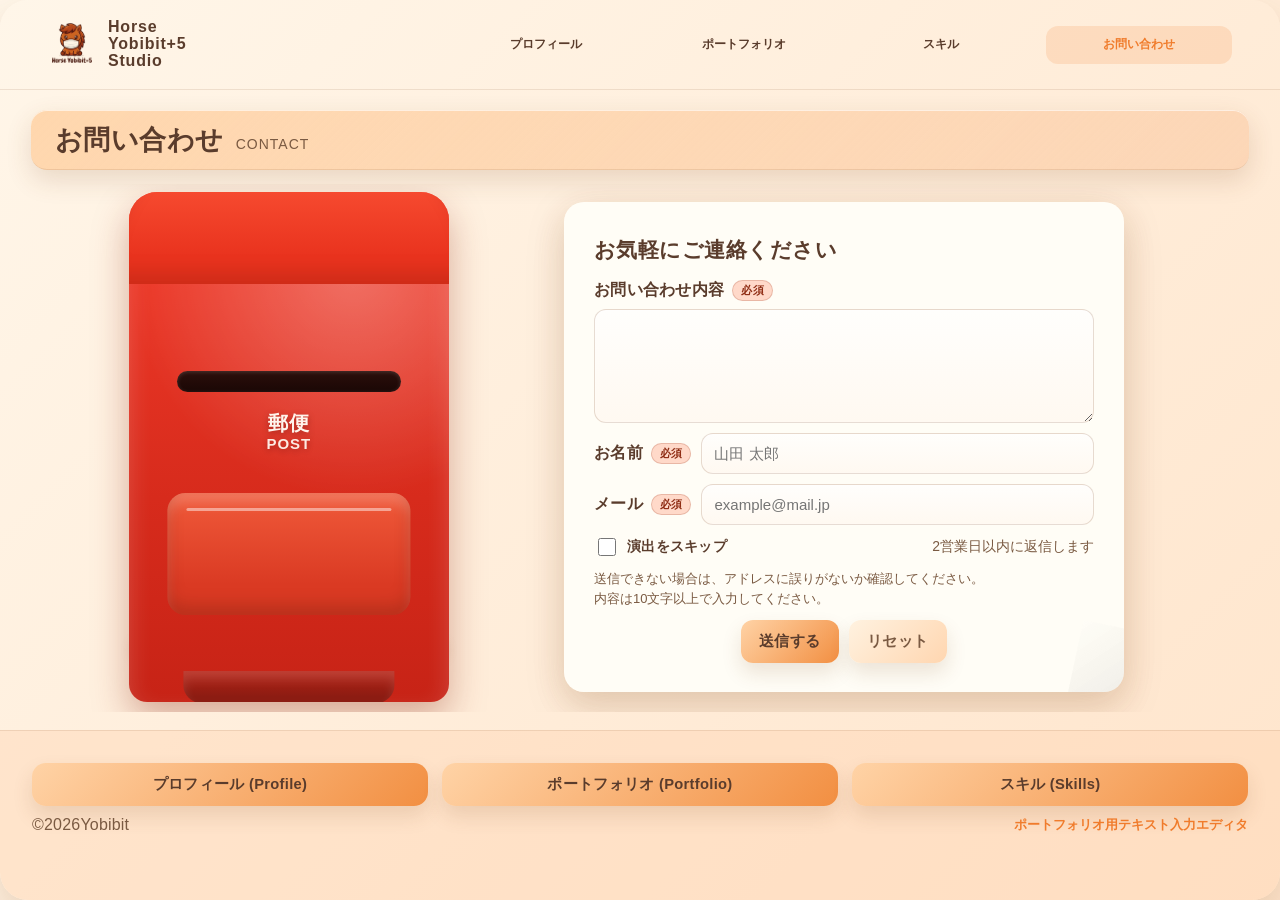
==== commit ac7de8b1: "コピーライト、テキストエディタリンクの追加" ====
--- a/yh_portfolio/contact.html
+++ b/yh_portfolio/contact.html
@@ -104,6 +104,10 @@
         <a class="footer-card site__footer-card" href="skills.html" aria-hidden="false" tabindex="0">スキル (Skills)</a>
         <a class="footer-card site__footer-card is-current" href="contact.html" aria-hidden="true" tabindex="-1">お問い合わせ (Contact)</a>
       </nav>
+      <div class="footer-meta site__footer-meta">
+        <p class="copyright">©2026Yobibit</p>
+        <a class="footer-meta-link site__footer-meta-link" href="content_editor.html">ポートフォリオ用テキスト入力エディタ</a>
+      </div>
     </footer>
   </article>
 
--- a/yh_portfolio/css/common.css
+++ b/yh_portfolio/css/common.css
@@ -175,6 +175,16 @@
   display: grid;
   grid-template-columns: 1fr;
   gap: 14px;
+}
+
+.footer-meta,
+.site__footer-meta {
+  display: flex;
+  flex-direction: column;
+  align-items: center;
+  justify-content: center;
+  gap: 6px;
+  padding: 2px 16px 0;
 }
 
 .footer-card,
@@ -222,9 +232,28 @@
 .copyright {
   margin: 0;
   text-align: center;
-  font-size: 12px;
+  font-size: 16px;
   color: var(--muted-text);
   letter-spacing: 0.2px;
+}
+
+.footer-meta-link,
+.site__footer-meta-link {
+  text-align: center;
+  font-size: 13px;
+  font-weight: 700;
+  color: var(--deep-orange);
+  text-decoration: none;
+  transition: color 0.2s ease, opacity 0.2s ease;
+}
+
+.footer-meta-link:hover,
+.site__footer-meta-link:hover,
+.footer-meta-link:focus-visible,
+.site__footer-meta-link:focus-visible {
+  color: #c5621d;
+  opacity: 0.9;
+  outline: none;
 }
 
 .nav-button {
@@ -411,6 +440,21 @@
     padding: 8px 6px;
     font-size: 12px;
   }
+
+  .footer-meta,
+  .site__footer-meta {
+    gap: 4px;
+    padding-top: 0;
+  }
+
+  .copyright {
+    font-size: 12px;
+  }
+
+  .footer-meta-link,
+  .site__footer-meta-link {
+    font-size: 12px;
+  }
 }
 
 @media (min-width: 768px) {
@@ -418,4 +462,21 @@
   .site__footer-nav {
     grid-template-columns: repeat(3, minmax(0, 1fr));
   }
-}
+
+  .footer-meta,
+  .site__footer-meta {
+    flex-direction: row;
+    justify-content: space-between;
+    gap: 16px;
+    padding: 2px 32px 0;
+  }
+
+  .copyright {
+    text-align: left;
+  }
+
+  .footer-meta-link,
+  .site__footer-meta-link {
+    text-align: right;
+  }
+}
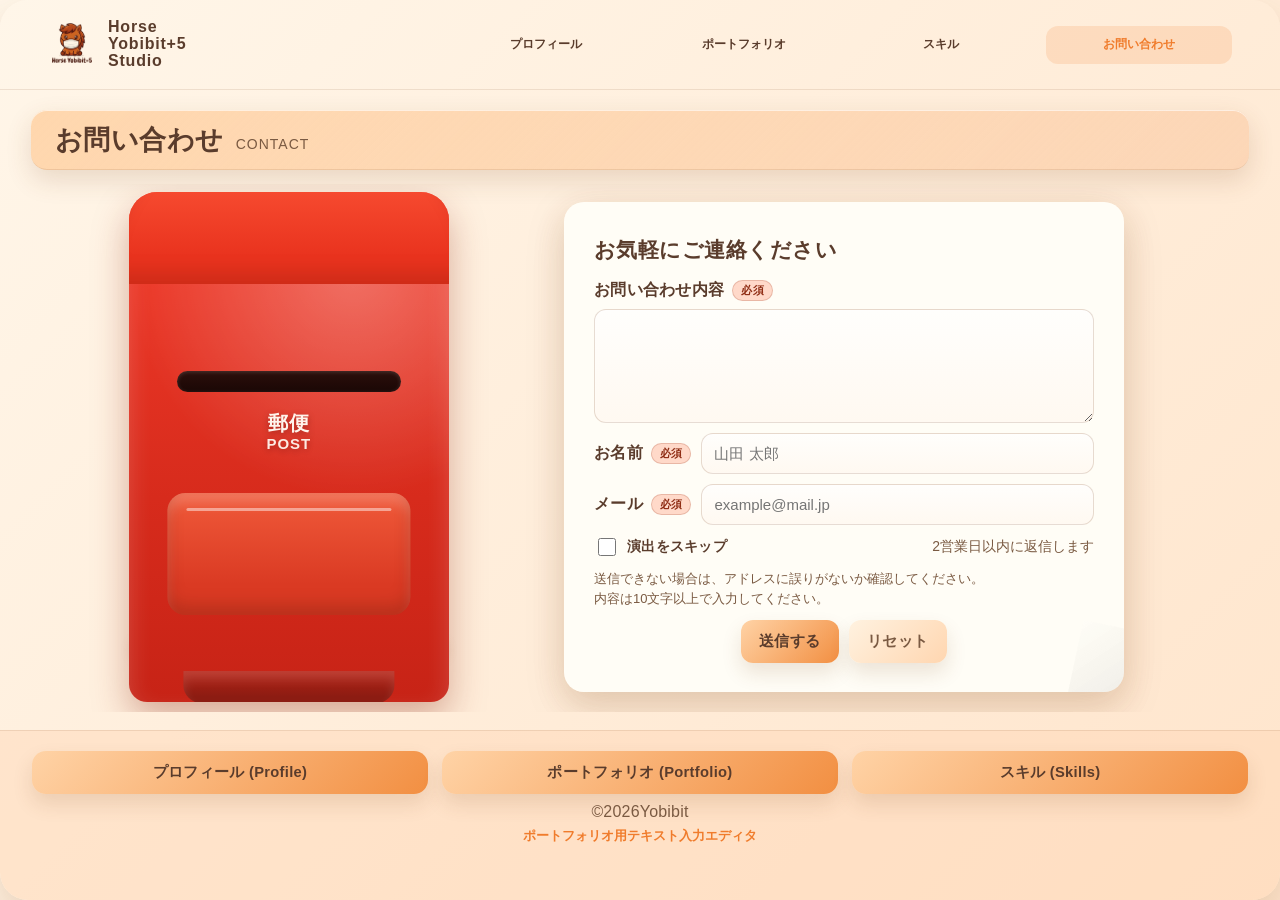
==== commit bcc293f7: "各ページのフッターエリアの欄をheightに合わせて修正。（メインエリア760px基準）代わりにハンバーガーメニュー表示" ====
--- a/yh_portfolio/contact.html
+++ b/yh_portfolio/contact.html
@@ -105,8 +105,21 @@
         <a class="footer-card site__footer-card is-current" href="contact.html" aria-hidden="true" tabindex="-1">お問い合わせ (Contact)</a>
       </nav>
       <div class="footer-meta site__footer-meta">
-        <p class="copyright">©2026Yobibit</p>
-        <a class="footer-meta-link site__footer-meta-link" href="content_editor.html">ポートフォリオ用テキスト入力エディタ</a>
+        <details class="footer-meta-menu site__footer-meta-menu">
+          <summary class="footer-menu-toggle site__footer-menu-toggle" aria-label="フッターメニューを開く">
+            <span class="footer-menu-icon site__footer-menu-icon"><span></span></span>
+          </summary>
+          <nav class="footer-menu-panel site__footer-menu-panel" aria-label="Footer quick menu">
+            <a class="footer-menu-link site__footer-menu-link" href="profile.html">プロフィール</a>
+            <a class="footer-menu-link site__footer-menu-link" href="portfolio.html">ポートフォリオ</a>
+            <a class="footer-menu-link site__footer-menu-link" href="skills.html">スキル</a>
+            <a class="footer-menu-link site__footer-menu-link is-current" href="contact.html" aria-current="page">お問合せ</a>
+          </nav>
+        </details>
+        <div class="footer-meta-center site__footer-meta-center">
+          <p class="copyright">©2026Yobibit</p>
+          <a class="footer-meta-link site__footer-meta-link" href="content_editor.html">ポートフォリオ用テキスト入力エディタ</a>
+        </div>
       </div>
     </footer>
   </article>
--- a/yh_portfolio/css/common.css
+++ b/yh_portfolio/css/common.css
@@ -45,6 +45,7 @@
 .site {
   width: min(1440px, 100vw);
   height: 100%;
+  min-height: 400px;
   max-height: 910px;
   background: var(--warm-bg);
   border-radius: 28px;
@@ -179,12 +180,141 @@
 
 .footer-meta,
 .site__footer-meta {
+  position: relative;
+  display: flex;
+  align-items: center;
+  justify-content: center;
+  min-height: 44px;
+  padding: 2px 16px 0;
+}
+
+.footer-meta-menu,
+.site__footer-meta-menu {
+  position: absolute;
+  left: 16px;
+  top: 50%;
+  transform: translateY(-50%);
+  z-index: 2;
+  display: none;
+}
+
+.footer-menu-toggle,
+.site__footer-menu-toggle {
+  list-style: none;
+  width: 40px;
+  height: 40px;
+  border-radius: 12px;
+  display: inline-flex;
+  align-items: center;
+  justify-content: center;
+  cursor: pointer;
+  background: rgba(255, 250, 244, 0.9);
+  border: 1px solid rgba(120, 70, 30, 0.18);
+  box-shadow: 0 8px 16px rgba(120, 70, 30, 0.12);
+}
+
+.footer-menu-toggle::-webkit-details-marker,
+.site__footer-menu-toggle::-webkit-details-marker {
+  display: none;
+}
+
+.footer-menu-toggle:focus-visible,
+.site__footer-menu-toggle:focus-visible {
+  outline: 2px solid rgba(240, 124, 44, 0.55);
+  outline-offset: 2px;
+}
+
+.footer-menu-icon,
+.site__footer-menu-icon {
+  position: relative;
+  width: 18px;
+  height: 12px;
+}
+
+.footer-menu-icon::before,
+.footer-menu-icon::after,
+.footer-menu-icon span,
+.site__footer-menu-icon::before,
+.site__footer-menu-icon::after,
+.site__footer-menu-icon span {
+  content: "";
+  position: absolute;
+  left: 0;
+  width: 100%;
+  height: 2px;
+  border-radius: 999px;
+  background: var(--text-main);
+}
+
+.footer-menu-icon::before,
+.site__footer-menu-icon::before {
+  top: 0;
+}
+
+.footer-menu-icon span,
+.site__footer-menu-icon span {
+  top: 5px;
+}
+
+.footer-menu-icon::after,
+.site__footer-menu-icon::after {
+  bottom: 0;
+}
+
+.footer-menu-panel,
+.site__footer-menu-panel {
+  position: absolute;
+  left: 0;
+  bottom: calc(100% + 10px);
+  min-width: 220px;
+  padding: 10px;
+  border-radius: 16px;
+  background: rgba(255, 250, 244, 0.98);
+  border: 1px solid rgba(120, 70, 30, 0.18);
+  box-shadow: 0 16px 28px rgba(120, 70, 30, 0.18);
+  display: grid;
+  grid-template-columns: 1fr;
+  gap: 8px;
+}
+
+.footer-menu-link,
+.site__footer-menu-link {
+  display: block;
+  padding: 10px 12px;
+  border-radius: 12px;
+  text-decoration: none;
+  font-size: 13px;
+  font-weight: 700;
+  color: var(--text-main);
+  background: rgba(255, 255, 255, 0.8);
+}
+
+.footer-menu-link:hover,
+.site__footer-menu-link:hover,
+.footer-menu-link:focus-visible,
+.site__footer-menu-link:focus-visible {
+  background: rgba(240, 124, 44, 0.12);
+  color: var(--deep-orange);
+  outline: none;
+}
+
+.footer-menu-link.is-current,
+.site__footer-menu-link.is-current {
+  display: none;
+}
+
+.footer-meta-center,
+.site__footer-meta-center {
+  position: absolute;
+  left: 50%;
+  top: 50%;
+  transform: translate(-50%, -50%);
   display: flex;
   flex-direction: column;
   align-items: center;
   justify-content: center;
   gap: 6px;
-  padding: 2px 16px 0;
+  text-align: center;
 }
 
 .footer-card,
@@ -443,7 +573,7 @@
 
   .footer-meta,
   .site__footer-meta {
-    gap: 4px;
+    min-height: 44px;
     padding-top: 0;
   }
 
@@ -454,6 +584,16 @@
   .footer-meta-link,
   .site__footer-meta-link {
     font-size: 12px;
+  }
+
+  .footer-meta-menu,
+  .site__footer-meta-menu {
+    left: 12px;
+  }
+
+  .footer-menu-panel,
+  .site__footer-menu-panel {
+    min-width: 190px;
   }
 }
 
@@ -465,18 +605,33 @@
 
   .footer-meta,
   .site__footer-meta {
-    flex-direction: row;
-    justify-content: space-between;
-    gap: 16px;
     padding: 2px 32px 0;
   }
-
-  .copyright {
-    text-align: left;
-  }
-
-  .footer-meta-link,
+}
+
+@media (max-height: 760px) {
+  .site__footer {
+    min-height: 58px;
+    gap: 0;
+    padding: 4px 0 max(12px, env(safe-area-inset-bottom));
+  }
+
+  .site__footer-nav {
+    display: none;
+  }
+
+  .footer-meta-menu,
+  .site__footer-meta-menu {
+    display: block;
+  }
+
+  .site__footer-meta {
+    min-height: 40px;
+    padding: 0 16px;
+  }
+
+  .copyright,
   .site__footer-meta-link {
-    text-align: right;
-  }
-}
+    font-size: 12px;
+  }
+}
--- a/yh_portfolio/css/contact.css
+++ b/yh_portfolio/css/contact.css
@@ -47,7 +47,7 @@
 
 .scene {
   flex: 1;
-  min-height: 0;
+  min-height: 300px;
   position: relative;
   overflow: hidden;
   border-radius: 18px;
